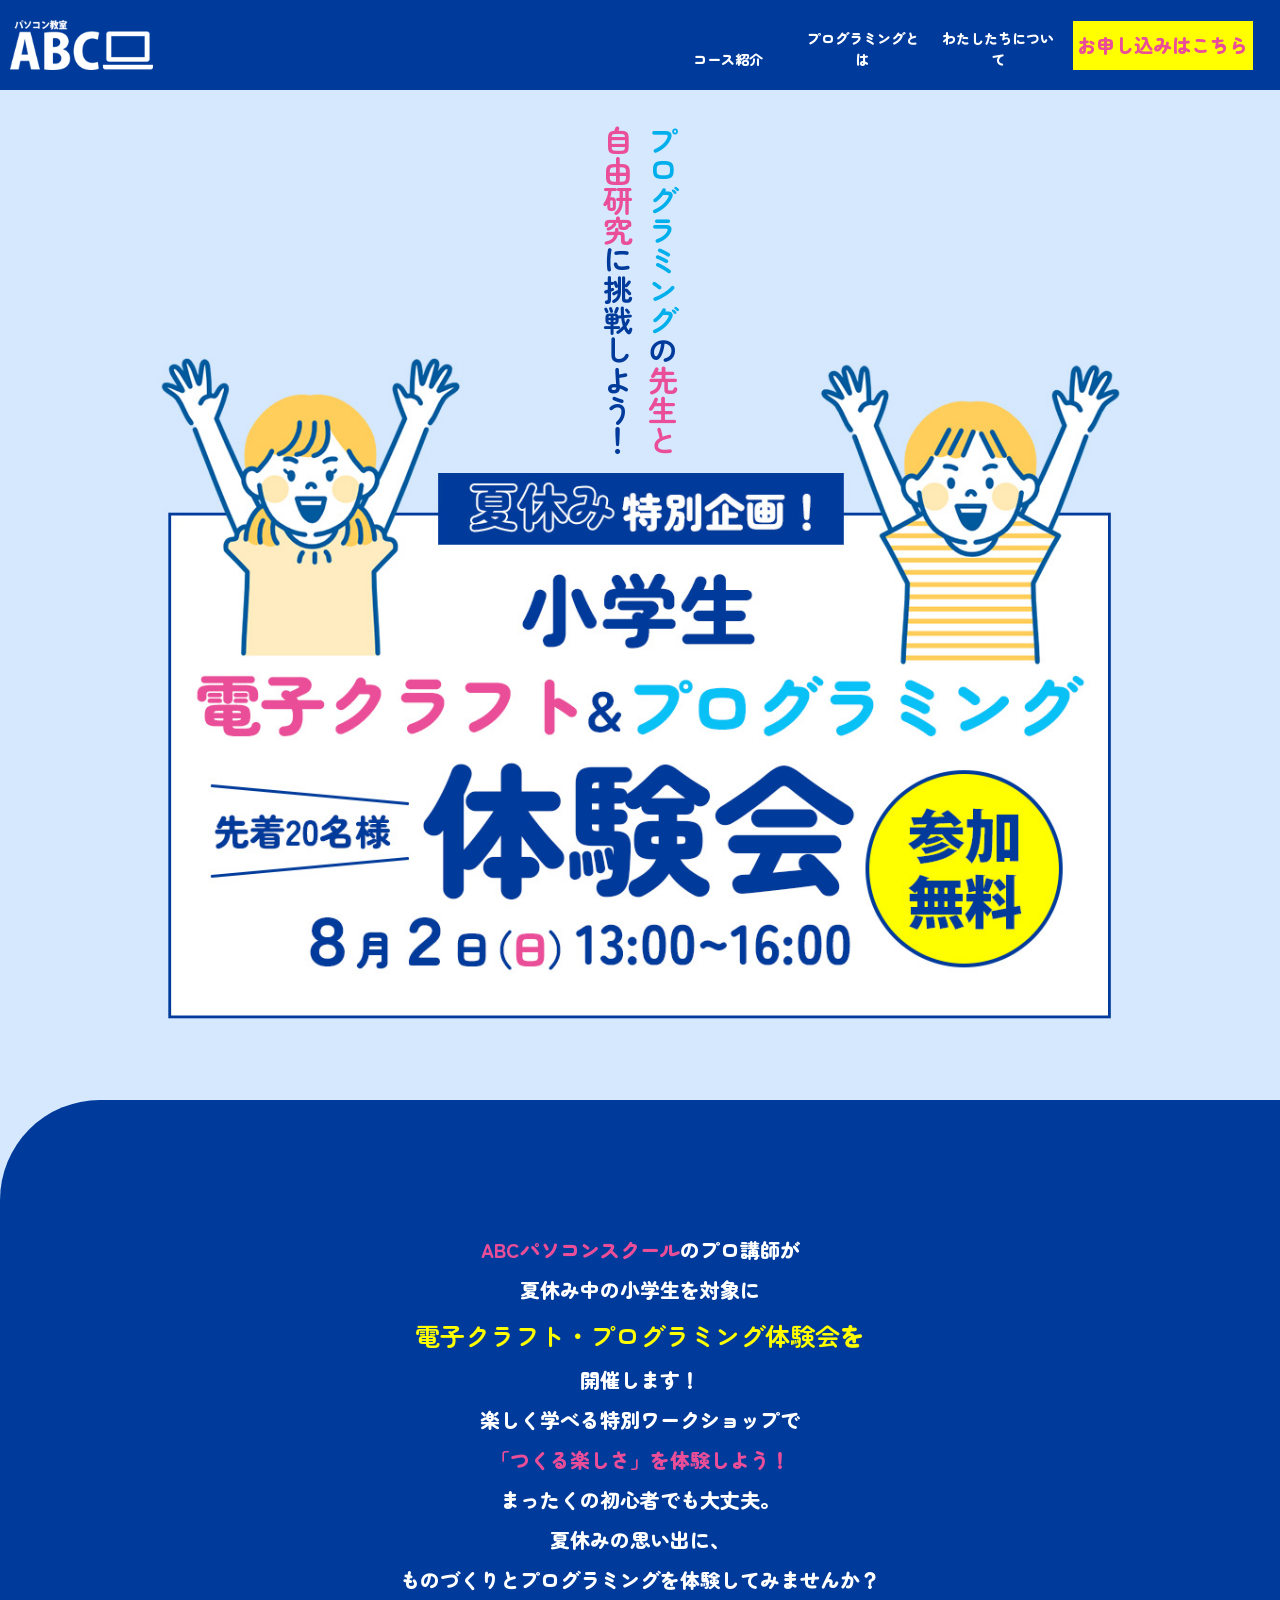
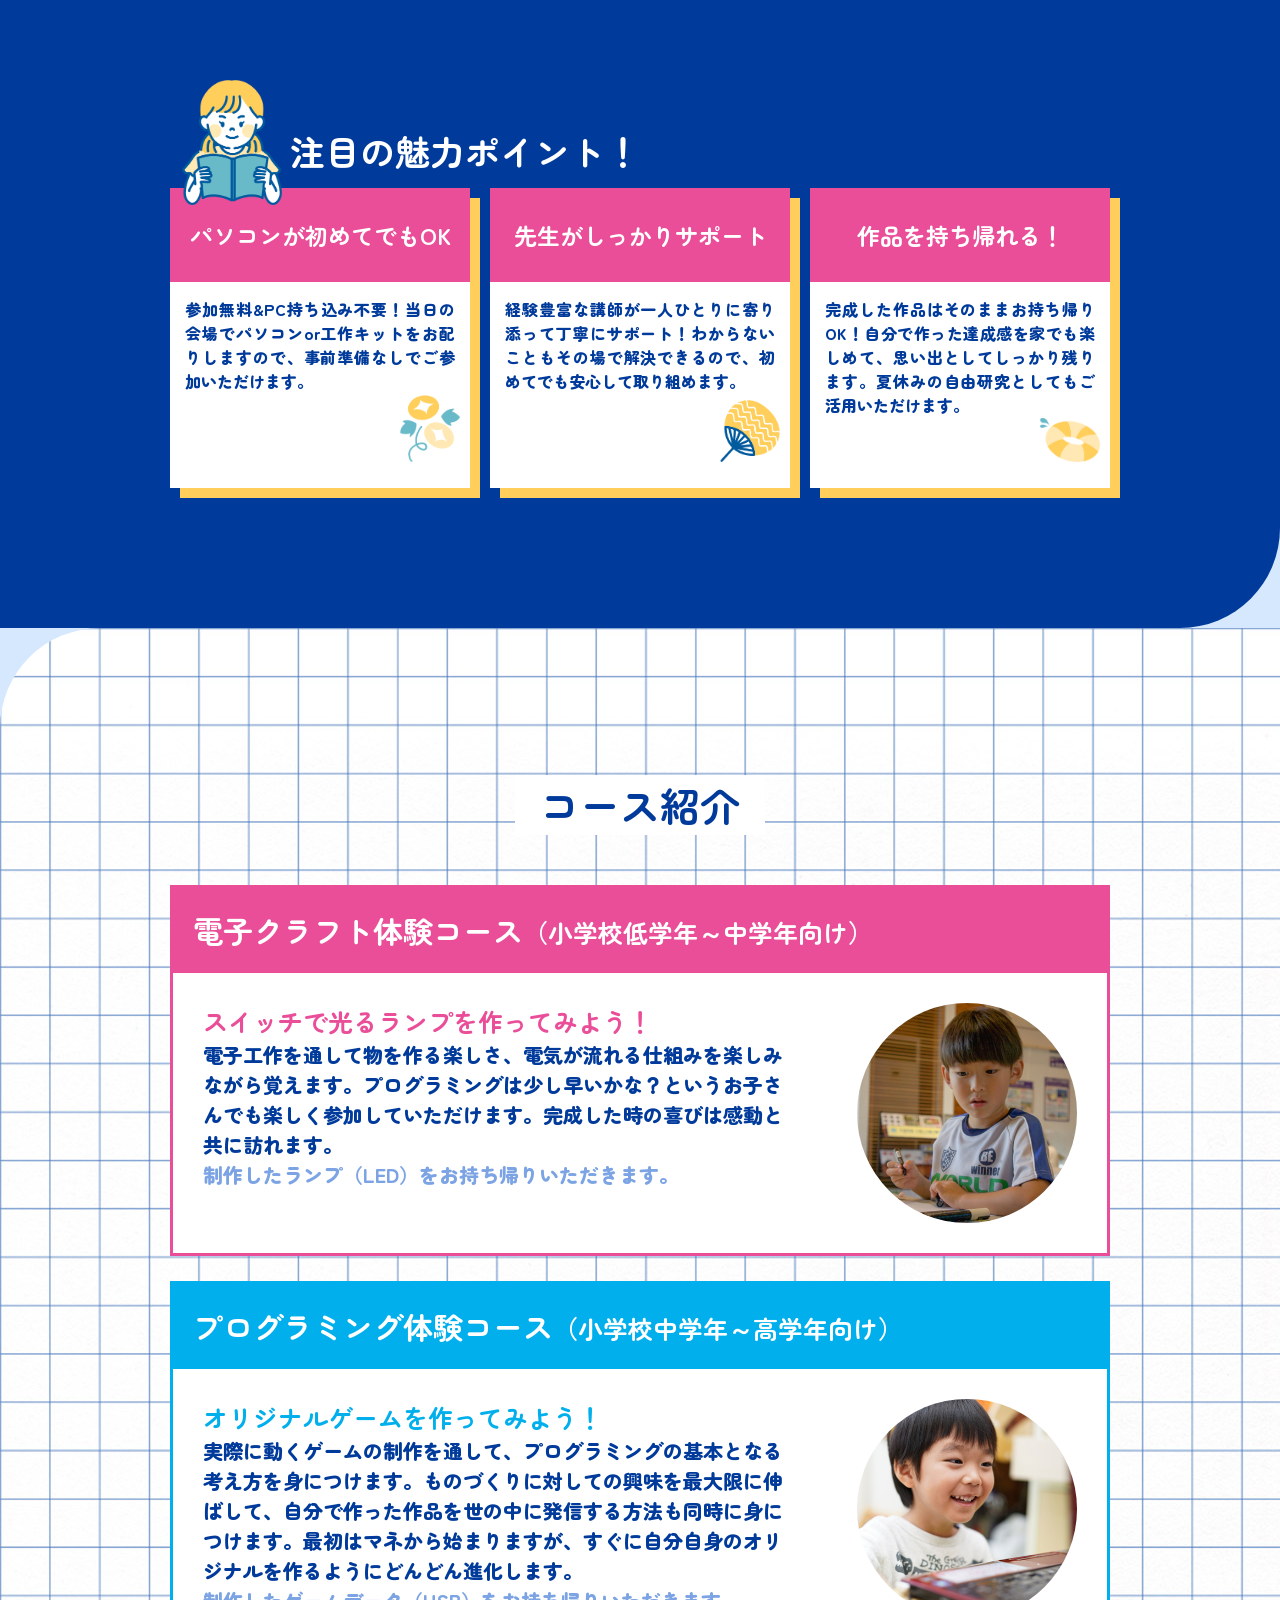
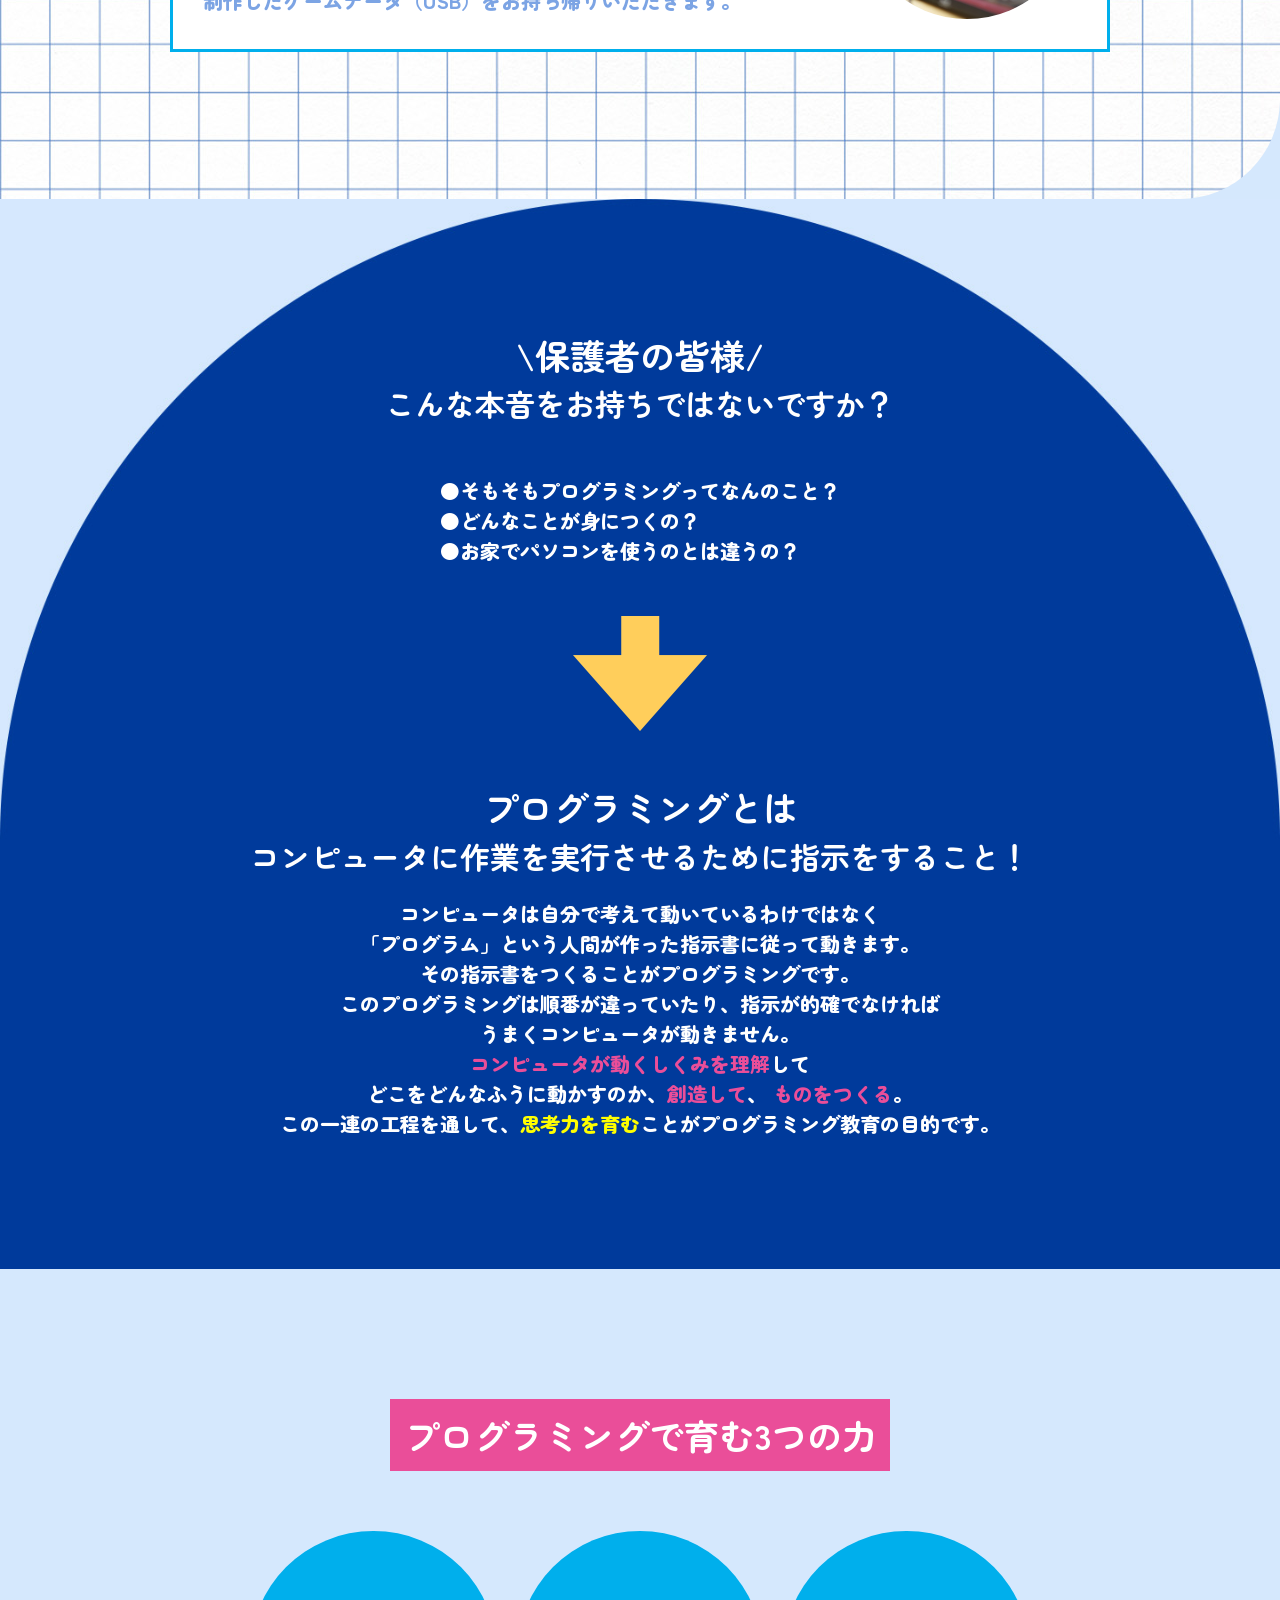
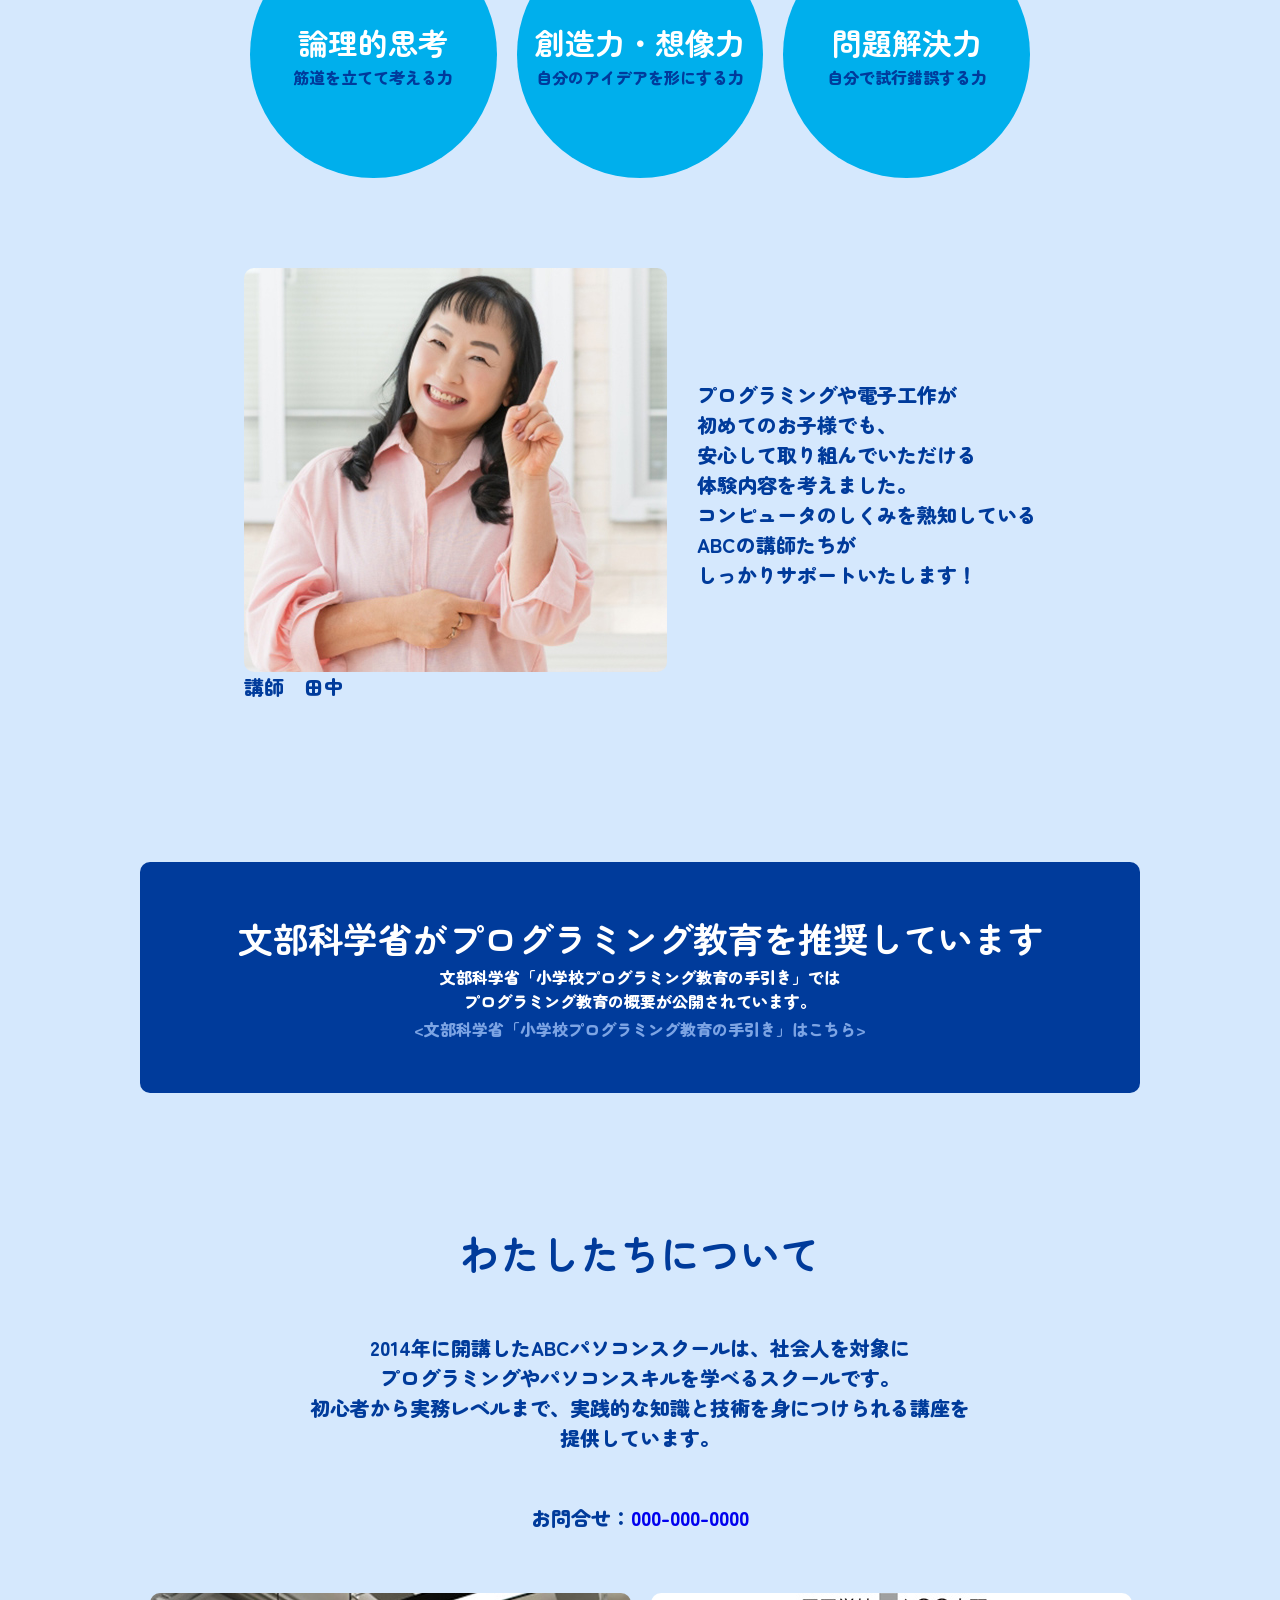
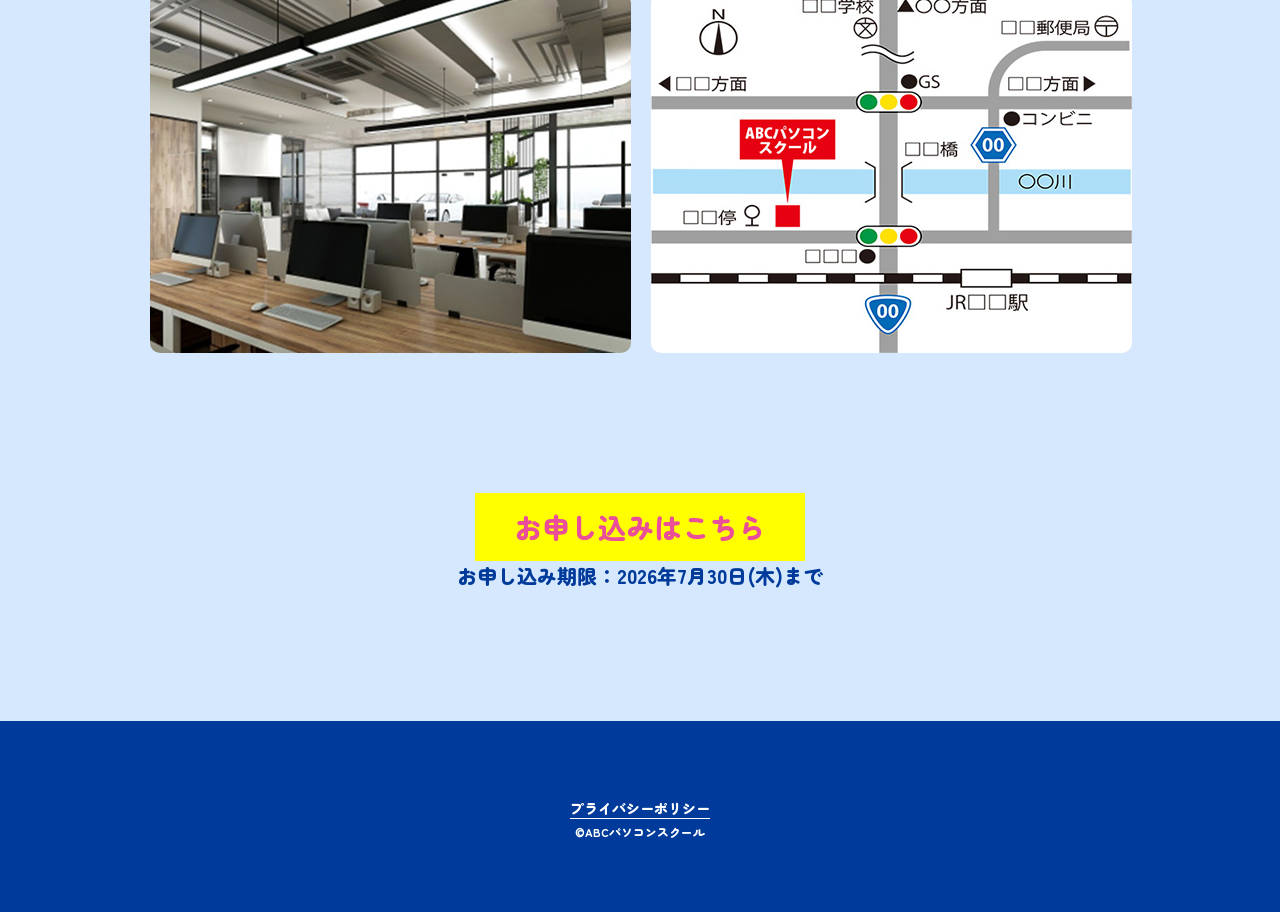
==== index.html @ c6599c84 "Add files via upload" ====
<!DOCTYPE html>
<html lang="ja">

<head>
    <meta charset="UTF-8">
    <meta name="viewport" content="width=device-width, initial-scale=1.0">
    <meta name=”robots” content=”noindex”>
    <title>【夏休み限定】小学生プログラミング体験会｜ABCパソコンスクール</title>
    <meta name="description" content="小学生向け夏休みプログラミング体験会を開催。ABCパソコンスクールの講師が、電子工作とプログラミングをやさしく指導します。初めてでも安心して参加できます。">
    <link rel="stylesheet" href="style.css">
    <link rel="shortcut icon" href="image/icon.ico" type="image/x-icon">
    <link rel="preconnect" href="https://fonts.googleapis.com">
    <link rel="preconnect" href="https://fonts.gstatic.com" crossorigin>
    <link href="https://fonts.googleapis.com/css2?family=Zen+Maru+Gothic:wght@900&display=swap" rel="stylesheet">
</head>

<body>

    <header>
        <div id="header-box">
            <h1>
                <a href="#"><img src="image/rogo.svg" alt="ABCパソコンスクール"></a>
            </h1>
            <!-- nav pcのみ表示 -->
            <nav>
                <ul>
                    <li><a href="#course">コース紹介</a></li>
                    <li><a href="#programming">プログラミングとは</a></li>
                    <li><a href="#about">わたしたちについて</a></li>
                    <li class="entry-button"><a href="entry.html">お申し込みはこちら</a></li>
                </ul>
            </nav>
            <!-- hamburger-nav tab/spのみ表示-->
            <div class="hamburger-menu">
                <input type="checkbox" id="menu-btn">
                <label for="menu-btn" class="menu-icon">
                    <span></span>
                </label>
                <div id="menu-content">
                    <ul>
                        <li><a href="#">トップ</a></li>
                        <li><a href="#course">コース紹介</a></li>
                        <li><a href="#programming">プログラミングとは</a></li>
                        <li><a href="#about">わたしたちについて</a></li>
                        <li><a href="entry.html">お申し込み</a></li>
                    </ul>
                </div>
            </div><!-- hamburger-nav end-->
        </div>
        <!-- under-entry-button tab/spのみ表示-->
        <div id="under-entry-button" class="entry-button">
            <a href="entry.html">小学生プログラミング体験会<br>お申し込みはこちら&#9654;</a>
        </div>
    </header>

    <main>
        <div id="content">
            <section id="top">
                <div id="top-text">
                    <div class="inner">
                        <h2>
                            <img src="image/top.jpg"
                                alt="夏休み特別企画！小学生　電子クラフト＆プログラミング体験会　定員先着20名　8月2日日曜日　13時から16時まで　参加無料">
                        </h2>
                        <h3>
                            <span class="pink">自由研究</span>に挑戦しよう！<br>
                            <span class="blue">プログラミング</span>の<span class="pink">先生と</span>
                        </h3>
                    </div>
                </div>
                <div id="sub-box">
                    <div id="sub-text">
                        <div class="inner">
                            <p><span class="pink">ABCパソコンスクール</span>のプロ講師が</p>
                            <p>夏休み中の小学生を対象に</p>
                            <p><span class="yellow"><strong>電子クラフト・プログラミング体験会</strong>を</span></p>
                            <p>開催します！</p>
                            <p>楽しく学べる特別ワークショップで</p>
                            <p><span class="pink">「つくる楽しさ」を体験しよう！</span></p>
                            <p>まったくの初心者でも大丈夫。</p>
                            <p>夏休みの思い出に、</p>
                            <p>ものづくりとプログラミングを体験してみませんか？</p>
                        </div>
                    </div>
                    <div id="point">
                        <div class="inner">
                            <div id="point-title">
                                <img id="point-image" src="image/illust/girl02.png" alt="本を読む女の子">
                                <h2>注目の魅力ポイント！</h2>
                            </div>
                            <div id="point-flex">
                                <div class="point-box">
                                    <div class="point-text">
                                        <h3>パソコンが初めてでもOK</h3>
                                    </div>
                                    <div class="point-detail1">
                                        <p>参加無料&amp;PC持ち込み不要！当日の会場でパソコンor工作キットをお配りしますので、事前準備なしでご参加いただけます。</p>
                                    </div>
                                </div>
                                <div class="point-box">
                                    <div class="point-text">
                                        <h3>先生がしっかりサポート</h3>
                                    </div>
                                    <div class="point-detail2">
                                        <p>経験豊富な講師が一人ひとりに寄り添って丁寧にサポート！わからないこともその場で解決できるので、初めてでも安心して取り組めます。</p>
                                    </div>
                                </div>
                                <div class="point-box">
                                    <div class="point-text">
                                        <h3>作品を持ち帰れる！</h3>
                                    </div>
                                    <div class="point-detail3">
                                        <p>完成した作品はそのままお持ち帰りOK！自分で作った達成感を家でも楽しめて、思い出としてしっかり残ります。夏休みの自由研究としてもご活用いただけます。
                                        </p>
                                    </div>
                                </div>
                            </div>
                        </div>
                    </div>
                </div>
            </section>
            <section id="course">
                <div class="inner">
                    <h2>コース紹介</h2>
                    <div id="course-craft">
                        <h3>
                            電子クラフト体験コース<span class="small-font">（小学校低学年～中学年向け）</span>
                        </h3>
                        <div class="course-flex">
                            <div class="course-text">
                                <h4>スイッチで光るランプを作ってみよう！</h4>
                                <p>電子工作を通して物を作る楽しさ、電気が流れる仕組みを楽しみながら覚えます。プログラミングは少し早いかな？というお子さんでも楽しく参加していただけます。完成した時の喜びは感動と共に訪れます。
                                </p>
                                <p class="lightblue">
                                    制作したランプ（LED）をお持ち帰りいただきます。
                                </p>
                            </div>
                            <div class="course-image">
                                <img src="image/course01.jpg" alt="工作を楽しむ男の子">
                            </div>
                        </div>
                    </div>
                    <div id="course-programming">
                        <h3>
                            プログラミング体験コース<span class="small-font">（小学校中学年～高学年向け）</span>
                        </h3>
                        <div class="course-flex">
                            <div class="course-text">
                                <h4>
                                    オリジナルゲームを作ってみよう！
                                </h4>
                                <p>
                                    実際に動くゲームの制作を通して、プログラミングの基本となる考え方を身につけます。ものづくりに対しての興味を最大限に伸ばして、自分で作った作品を世の中に発信する方法も同時に身につけます。最初はマネから始まりますが、すぐに自分自身のオリジナルを作るようにどんどん進化します。
                                </p>
                                <p class="lightblue">
                                    制作したゲームデータ（USB）をお持ち帰りいただきます。
                                </p>
                            </div>
                            <div class="course-image">
                                <img src="image/course02.jpg" alt="パソコンを操作する男の子">
                            </div>
                        </div>
                    </div>
                </div>
            </section>
            <section id="programming">
                <div id="programming-text">
                    <div class="inner">
                        <div id="programming-text1">
                            <h2>\保護者の皆様/</h2>
                            <h3>こんな本音をお持ちではないですか？</h3>
                            <ul>
                                <li>&#x25CF;そもそもプログラミングってなんのこと？</li>
                                <li>&#x25CF;どんなことが身につくの？</li>
                                <li>&#x25CF;お家でパソコンを使うのとは違うの？</li>
                            </ul>
                            <p><img src="image/illust/arrow.png" alt="矢印"></p>
                        </div>
                        <div id="programming-text2">
                            <h2>プログラミングとは</h2>
                            <h3 class="big-text">コンピュータに作業を実行させるために指示をすること！</h3>
                            <p>
                                コンピュータは自分で考えて動いているわけではなく<br>
                                「プログラム」という人間が作った指示書に従って動きます。
                            </p>
                            <p>
                                その指示書をつくることがプログラミングです。
                            </p>
                            <p>
                                このプログラミングは順番が違っていたり、指示が的確でなければ<br>
                                うまくコンピュータが動きません。
                            </p>
                            <p>
                                <span class="pink">コンピュータが動くしくみを理解</span>して<br>
                                どこをどんなふうに動かすのか、<span class="pink">創造して</span>、 <span class="pink">ものをつくる</span>。
                            </p>
                            <p>
                                この一連の工程を通して、<span class="yellow">思考力を育む</span>ことがプログラミング教育の目的です。
                            </p>
                        </div>
                    </div>
                </div>
                <div id="programming-guide">
                    <div class="inner">
                        <h2>プログラミングで育む3つの力</h2>
                        <div id="guide-flex">
                            <div class="circle">
                                <h3>論理的思考</h3>
                                <p>筋道を立てて考える力</p>
                            </div>
                            <div class="circle">
                                <h3>創造力・想像力</h3>
                                <p>自分のアイデアを形にする力</p>
                            </div>
                            <div class="circle">
                                <h3>問題解決力</h3>
                                <p>自分で試行錯誤する力</p>
                            </div>
                        </div>
                    </div>
                </div>
                <div id="programming-teacher">
                    <div class="inner">
                        <div id="programming-teacher-flex">
                            <figure>
                                <img src="image/teacher.jpg" alt="講師　田中">
                                <figcaption>講師　田中</figcaption>
                            </figure>
                            <div id="teacher-text">
                                <p>
                                    プログラミングや電子工作が<br>
                                    初めてのお子様でも、<br>
                                    安心して取り組んでいただける<br>
                                    体験内容を考えました。<br>
                                    コンピュータのしくみを熟知している<br>
                                    ABCの講師たちが<br>
                                    しっかりサポートいたします！
                                </p>
                            </div>
                        </div>
                    </div>
                </div>
                <div id="link">
                    <div class="inner">
                        <h2>
                            文部科学省がプログラミング教育を推奨しています
                        </h2>
                        <p>文部科学省「小学校プログラミング教育の手引き」では<br>
                            プログラミング教育の概要が公開されています。</p>
                        <a href="https://www.mext.go.jp/a_menu/shotou/zyouhou/detail/1403162.htm"
                            target="_blank">&lt;文部科学省「小学校プログラミング教育の手引き」はこちら&gt;</a>
                    </div>
                </div>
            </section>
            <section id="about">
                <div class="inner">
                    <h2>わたしたちについて</h2>
                    <p>
                        2014年に開講したABCパソコンスクールは、社会人を対象に<br>
                        プログラミングやパソコンスキルを学べるスクールです。<br>
                        初心者から実務レベルまで、実践的な知識と技術を身につけられる講座を<br>
                        提供しています。
                    </p>
                    <p>お問合せ：<a href="tel">000-000-0000</a></p>

                    <div id="about-image">
                        <img src="image/visual.jpg" alt="教室の様子">
                        <img src="image/map.jpg" alt="ABCパソコンスクール周辺のマップ">
                    </div>
                </div>
            </section>
            <div id="entry">
                <div class="inner">
                    <a href="entry.html">
                        お申し込みはこちら
                    </a>
                    <p>お申し込み期限：2026年7月30日(木)まで</p>
                </div>
            </div>
        </div> <!-- content end -->
    </main>
    <footer>
        <div id="footer-box">
            <a href="#">プライバシーポリシー</a>
            <p><small>©ABCパソコンスクール</small></p>
        </div>
    </footer>
</body>

</html>
---- style.css ----
@charset "utf-8";

/* 全体css */
* {
    margin: 0;
    padding: 0;
}

*,
*::before,
*::after {
    box-sizing: border-box;
}

html {
    scroll-behavior: smooth;
}

body {
    line-height: 1.5;
    background-color: #d5e8fd;
    font-size: 20px;
    font-family: "Zen Maru Gothic", sans-serif;
    font-weight: 900;
    font-style: normal;
}

ul,
ol {
    list-style-type: none;
}

a {
    text-decoration: none;
}

img {
    display: block;
    max-width: 100%;
}

h2 {
    font-size: 40px;
}

h3 {
    font-size: 30px;
}

h4 {
    font-size: 25px;
}

p {
    font-size: 20px;
    color: #003b9b;
}

.pink {
    color: #ea4e99;
}

.blue {
    color: #00afec;
}

.yellow {
    color: #ffff00;
}

.lightblue {
    color: #7ca4e4;
}

/* header css */
header {
    max-width: 1960px;
    width: 100%;
    position: sticky;
    top: 0;
    left: 0;
    z-index: 999999;
    background-color: #003b9b;
}

#header-box {
    display: flex;
    align-items: end;
    height: 90px;
}

#header-box h1 a img {
    height: 100px;
    padding: 30px 10px 20px 10px;
}

#header-box h1,
nav {
    width: 50%;
}

nav ul {
    display: flex;
    justify-content: space-around;
    align-items: end;
    padding: 20px;
}

nav ul li {
    width: 20%;
    text-align: center;
}

nav ul li a {
    display: block;
    font-size: 14px;
    color: #fff;
}

nav ul .entry-button {
    width: 30%;
    background-color: #ffff00;
}

nav ul .entry-button a {
    padding: 10px 0;
    font-size: clamp(14px, 1.5vw, 20px);
    color: #ea4e99;
}

/* hamburger-menu pc非表示 */
.hamburger-menu {
    display: none;
}

.menu-icon {
    position: fixed;
    top: 15px;
    right: 15px;
    z-index: 90;
    display: flex;
    justify-content: center;
    align-items: center;
    width: 60px;
    height: 60px;
    background-color: #fff;
}

.menu-icon span,
.menu-icon span:before,
.menu-icon span:after {
    content: '';
    display: block;
    height: 3px;
    width: 25px;
    border-radius: 3px;
    background-color: #003b9b;
    position: absolute;
}

.menu-icon span:before {
    bottom: 8px;
}

.menu-icon span:after {
    top: 8px;
}

#menu-btn:checked~.menu-icon span {
    background-color: #fff;
}

#menu-btn:checked~.menu-icon span::before {
    bottom: 0;
    transform: rotate(45deg);
}

#menu-btn:checked~.menu-icon span::after {
    top: 0;
    transform: rotate(-45deg);
}

/* チェックボタン非表示 */
#menu-btn {
    display: none;
}

#menu-content {
    position: fixed;
    top: 0;
    right: -100%;
    z-index: 80;
    width: 40%;
    height: 100%;
    background-color: #ffffffE6;
}

#menu-content ul {
    padding: 70px 10px 0;
}

#menu-content ul li {
    border-bottom: solid 1px #003b9b;
    list-style: none;
}

#menu-content ul li a {
    position: relative;
    display: block;
    width: 100%;
    padding: 9px 15px 10px 0;
    font-size: 16px;
    color: #003b9b;
}

#menu-btn:checked~#menu-content {
    right: 0;
    transition: all 0.5s;
}

/* under-entry-button pc非表示 */
#under-entry-button {
    display: none;
}

#under-entry-button a {
    width: 100%;
    padding: 10px 0;
    cursor: pointer;
    text-align: center;
    background-color: #ffff00;
    display: block;
    color: #ea4e99;
}

/* main */
/* top */
#content {
    max-width: 1960px;
    width: 100%;
}

.inner {
    max-width: 1000px;
    margin: 0 auto;
}

#top {
    position: relative;
}

#top-text .inner::before {
    content: "";
    display: block;
    height: 250px;
}

#top-text h3 {
    position: absolute;
    top: 35px;
    left: 50%;
    transform: translateX(-50%);
    writing-mode: vertical-lr;
    text-orientation: upright;
    color: #003b9b;
}

#sub-box {
    margin: 60px 0 0 0;
    border-radius: 100px 0;
    background-color: #003b9b;
}

#sub-text .inner {
    padding: 130px 0 0 0;
}

#sub-text .inner p {
    line-height: 2;
    text-align: center;
    color: #fff;
}

#sub-text .inner p .yellow {
    font-size: 25px;
}

/* point */
#point .inner {
    padding-bottom: 130px;
}

#point-image {
    position: relative;
    top: 80px;
    left: 42px;
    z-index: 1;
    max-width: 100px;
}

#point h2 {
    text-indent: 150px;
    font-size: 35px;
    color: #fff;
}

#point-flex {
    display: flex;
    justify-content: center;
    align-items: center;
}

#point-flex .point-box {
    position: relative;
    width: 300px;
    margin: 10px;
    aspect-ratio: 1;
    box-shadow: 10px 10px 0 #ffce5b;
    background-color: #fff;
}

#point-flex .point-text {
    background-color: #ea4e99;
}

#point-flex .point-text h3 {
    padding: 30px 10px;
    text-align: center;
    font-size: 23px;
    color: #fff;
}

.point-detail1 {
    width: 100%;
    height: 60%;
    background-image: url(image/illust/asagao.png);
    background-size: 60px;
    background-position: right 10px bottom;
    background-repeat: no-repeat;
    background-color: #fff;
}

.point-detail2 {
    width: 100%;
    height: 60%;
    background-image: url(image/illust/uchiwa.png);
    background-size: 60px;
    background-position: right 10px bottom;
    background-repeat: no-repeat;
    background-color: #fff;
}

.point-detail3 {
    width: 100%;
    height: 60%;
    background-image: url(image/illust/ukiwa.png);
    background-size: 60px;
    background-position: right 10px bottom;
    background-repeat: no-repeat;
    background-color: #fff;
}

.point-detail1 p,
.point-detail2 p,
.point-detail3 p {
    padding: 15px;
    text-align: justify;
    font-size: 16px;
    color: #003b9b;
}

/* course */
#course {
    background-image: url(image/back01.jpg);
    border-radius: 100px 0;
}

#course .inner {
    padding: 147px 30px;
}

#course h2 {
    width: 250px;
    margin: 0 auto;
    text-align: center;
    background-color: #fff;
    color: #003b9b;
}

#course-craft {
    margin: 50px 0 25px 0;
    border: 3px solid #ea4e99;
    background-color: #fff;
}

#course-craft h3 {
    padding: 20px;
    background-color: #ea4e99;
    color: #fff;
}

#course-craft h4 {
    color: #ea4e99;
}

#course-programming {
    border: 3px solid #00afec;
    background-color: #fff;
}


#course-programming h3 {
    padding: 20px;
    background-color: #00afec;
    color: #fff;
}

#course-programming h4 {
    color: #00afec;
}

.small-font {
    font-size: 25px;
}

.course-flex {
    display: flex;
}

#course img {
    border-radius: 50%;
}

#course .course-text {
    width: 70%;
    padding: 30px;
}

#course .course-image {
    width: 30%;
    padding: 30px;
}

/* programming */
#programming-text {
    text-align: center;
    background-image: url(image/back02.jpg);
    background-color: #003b9b;
    background-size: 100%;
    background-position: top;
    background-repeat: no-repeat;
}

#programming-text .inner {
    padding: 130px 0 130px 0;
}

#programming h2 {
    font-size: 35px;
    color: #fff;
}

#programming h3 {
    font-size: 30px;
    color: #fff;
}

#programming-text p {
    color: #fff;
}

#programming-text1 ul {
    width: fit-content;
    margin: 0 auto;
    padding: 50px 0;
    text-align: left;
}

#programming-text1 ul li {
    color: #fff;
}

#programming-text1 p img {
    margin: 0 auto;
}

#programming-text2 {
    padding: 50px 0 0 0;
}

#programming-text2 .big-text {
    padding: 0 0 20px 0;
}

#programming-guide .inner {
    padding: 130px 0 50px 0;
}

#programming-guide h2 {
    padding: 10px;
    margin: 0 auto 50px auto;
    width: 50%;
    text-align: center;
    font-size: 35px;
    background-color: #ea4e99;
}

#guide-flex {
    width: 80%;
    margin: 0 auto;
    display: flex;
    justify-content: center;
    align-items: center;
}

.circle {
    display: flex;
    flex-direction: column;
    justify-content: center;
    align-items: center;
    width: 33%;
    height: 33%;
    aspect-ratio: 1;
    margin: 10px;
    text-align: center;
    background-color: #00afec;
    border-radius: 50%;
    color: #fff;
}

#guide-flex p {
    font-size: 16px;
}

#programming-teacher-flex {
    display: flex;
    justify-content: center;
    align-items: center;
}

#programming-teacher figure {
    padding: 30px;
}

#programming-teacher figure img {
    border-radius: 10px;
}

#programming-teacher figure figcaption {
    color: #003b9b;
}

#programming-teacher #teacher-text {
    padding: 30px 30px 30px 0;
}

/* link */
#link {
    padding: 130px 0 0 0;
}

#link .inner {
    margin: 0 auto;
    padding: 50px 0;
    border-radius: 10px;
    text-align: center;
    background-color: #003b9b;
}

#link p {
    font-size: 16px;
    color: #fff;
}

#link a {
    font-size: 16px;
    color: #7ca4e4;
}

/* about */
#about {
    text-align: center;
}

#about .inner {
    padding: 130px 0 0 0;
}

#about h2 {
    width: 100%;
    text-align: center;
    color: #003b9b;
}

#about .inner p {
    margin: 50px 0;
}

#about-image {
    display: flex;
}

#about-image img {
    margin: 10px;
    border-radius: 10px;
}

/* entry */
#entry .inner {
    padding: 130px 0;
}

#entry a {
    display: block;
    text-align: center;
    width: 33%;
    margin: 0 auto;
    padding: 13px 0;
    font-size: 28px;
    background-color: #ffff00;
    color: #ea4e99;
}

#entry p {
    text-align: center;
    color: #003b9b;
}

/* entryページ ここから */
#entry-page .inner {
    max-width: 600px;
    margin: 0 auto;
    background-color: #fff;
}

#entry-top h2 {
    width: 80%;
    margin: 0 auto;
    padding: 5px;
    background-color: #003b9b;
    text-align: center;
    color: #fff;
}

#entry-title {
    margin: 30px 0;
    text-align: center;
    color: #003b9b;
}

#entry-top {
    padding: 50px 0 0 0;
}

#entry-top p {
    text-align: center;
}

#entry-top dl {
    display: flex;
    flex-wrap: wrap;
    width: 70%;
    margin: 10px auto;
}

#entry-top dl dt {
    width: 25%;
    font-size: 16px;
    color: #003b9b;
    border-bottom: 1px solid #003b9b;
}

#entry-top dl dd {
    width: 75%;
    font-size: 16px;
    color: #003b9b;
    border-bottom: 1px solid #003b9b;
}

#entry-top .highlight {
    margin-bottom: 50px;
    text-align: center;
    font-size: 16px;
    color: #d4455d;
}

/* form */
#form {
    width: 80%;
    margin: 0 auto;
}

fieldset {
    border: none;
    margin: 30px 0;
}

.full-width {
    width: 100%;
    height: 30px;
    border: 1px solid #003b9b;
    background-color: #fff;
}

#form select {
    display: block;
    width: 28%;
    height: 30px;
    border: 1px solid #003b9b;
    background-color: #fff;
}

#form label {
    font-size: 16px;
    color: #003b9b;
}

.required {
    font-size: 14px;
    color: #d4455d;
}

legend {
    text-align: left;
    color: #00afec;
}

.notes {
    font-size: 12px;
    color: #d4455d;
}

.radio {
    font-size: 16px;
    color: #003b9b;
}

.radio label {
    display: block;
}

textarea {
    width: 100%;
    height: 100px;
    border: 1px solid #003b9b;
}

#submit {
    width: 30%;
    margin: 0 auto;
}

input[name="submit"] {
    width: 100%;
    height: 30px;
    margin: 0 0 50px 0;
    border: 1px solid #003b9b;
    font-size: 20px;
    font-family: "Zen Maru Gothic", sans-serif;
    color: #003b9b;
    background-color: #ffff00;
}

/* footer */
footer {
    text-align: center;
    background-color: #003b9b;
}

#footer-box {
    padding: 70px;
}

footer a {
    border-bottom: 1px solid #fff;
    font-size: 14px;
    color: #fff;
}

footer p {
    font-size: 14px;
    color: #fff;
}

/* タブレットCSS */
@media screen and (max-width:959px) {

    /* hamburger-menu表示 */
    .hamburger-menu {
        display: block;
    }

    #under-entry-button {
        display: block;
    }

    nav {
        display: none;
    }

    #under-entry-button {
        display: block;
        position: sticky;
        bottom: 0;
        left: 0;
    }

    #top-text .inner::before {
        height: 300px;
    }

    /* チェック時に表示 */
    #menu-btn:checked~nav {
        display: block;
    }

    #sub-text {
        margin-bottom: 50px;
    }

    #point-flex {
        display: flex;
        flex-direction: column;
    }

    #point-title {
        width: 300px;
        margin: 0 auto;
    }

    #point-image {
        position: relative;
        top: 0;
        left: 0;
        z-index: 1;
        max-width: 100px;
    }

    #point h2 {
        font-size: 30px;
        color: #fff;
    }

    #point-title h2 {
        text-indent: 0;
        text-align: center;
    }

    #course .inner .course-text {
        width: 100%;
        padding: 30px;
    }

    #course .inner .course-image {
        width: 100%;
        padding: 30px;
    }

    #programming-guide h2 {
        width: 70%;
    }

    #programming-text2 {
        padding: 50px 30px 0 30px;
    }

    #programming-text2 br {
        display: none;
    }

    #guide-flex h3 {
        font-size: 25px;
    }

    #guide-flex p {
        font-size: 16px;
    }

    .circle {
        width: 200px;
        height: 200px;
        aspect-ratio: 1;
    }

    #programming-teacher #teacher-text p {
        font-size: 16px;
    }

    #link {
        padding: 130px 30px 0 30px;
    }

    #link .inner {
        padding: 50px 30px;
    }

    #about {
        padding: 0 30px;
    }

    #about-image {
        width: 100%;
        display: flex;
        flex-direction: column;
    }

    #entry a {
        width: 50%;
    }
}

/* SP css */
@media screen and (max-width:599px) {

    h2 {
        font-size: 30px;
    }

    h3 {
        font-size: 25px;
    }

    h4 {
        font-size: 20px;
    }

    p {
        font-size: 16px;
    }

    #top-text .inner::before {
        height: 275px;
    }

    #top-text h3 {
        font-size: 25px;
    }

    #sub-text .inner p .yellow {
        font-size: 20px;
    }

    #sub-text .inner {
        padding: 130px 20px 0 20px;
    }

    #course h2 {
        width: 200px;
        text-align: center;
        font-size: 30px;
    }

    .course-flex {
        display: flex;
        flex-direction: column;
        justify-content: center;
        align-items: center;
    }

    #course .inner .course-image {
        padding: 0 30px 30px 30px;
    }

    #course .inner .course-image img {
        margin: auto;
    }

    #programming h2 {
        font-size: 25px;
    }

    #programming-text1 {
        padding: 0 30px 0 30px
    }

    #programming-text1 p {
        font-size: 25px;
    }

    #programming-text1 ul li {
        font-size: 16px;
    }

    #programming-guide ul li {
        padding-top: 10%;
        font-size: 20px;
    }

    #programming-text2 .big-text {
        font-size: 25px;
    }

    #programming-guide ul li:nth-last-of-type(2) {
        padding-top: 8%;
    }

    #programming-guide h2 {
        font-size: 20px;
    }

    #guide-flex {
        display: flex;
        flex-direction: column;
        justify-content: center;
        align-items: center;
    }

    #guide-flex h3 {
        font-size: 16px;
    }

    #guide-flex p {
        font-size: 14px;
    }

    #programming-teacher-flex {
        display: flex;
        flex-direction: column;
        justify-content: center;
    }

    #programming-teacher figure {
        width: 80%;
    }

    #programming-teacher #teacher-text {
        width: 80%;
        padding: 0;
        text-align: center;
    }

    #entry a {
        font-size: 20px;
    }

    /* entry page */
    #entry-page h3 {
        padding: 0 20px;
    }
}
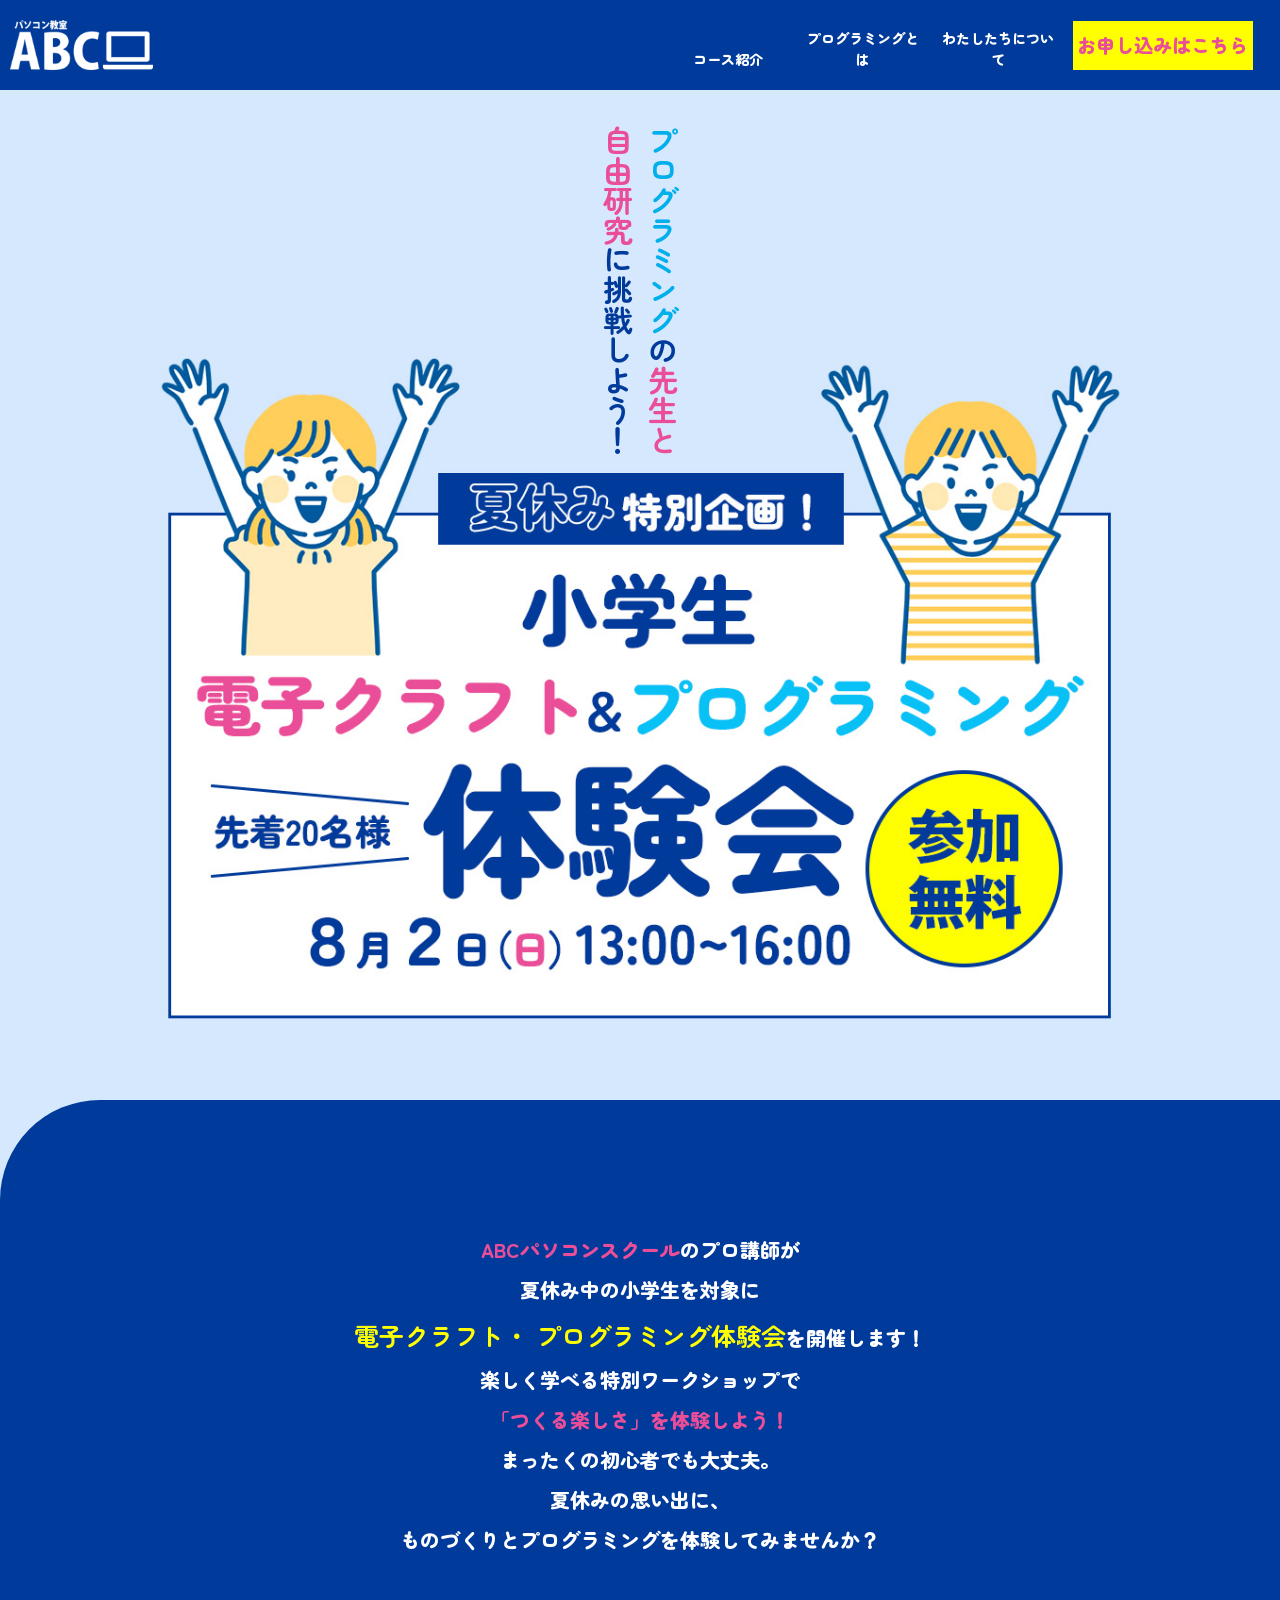
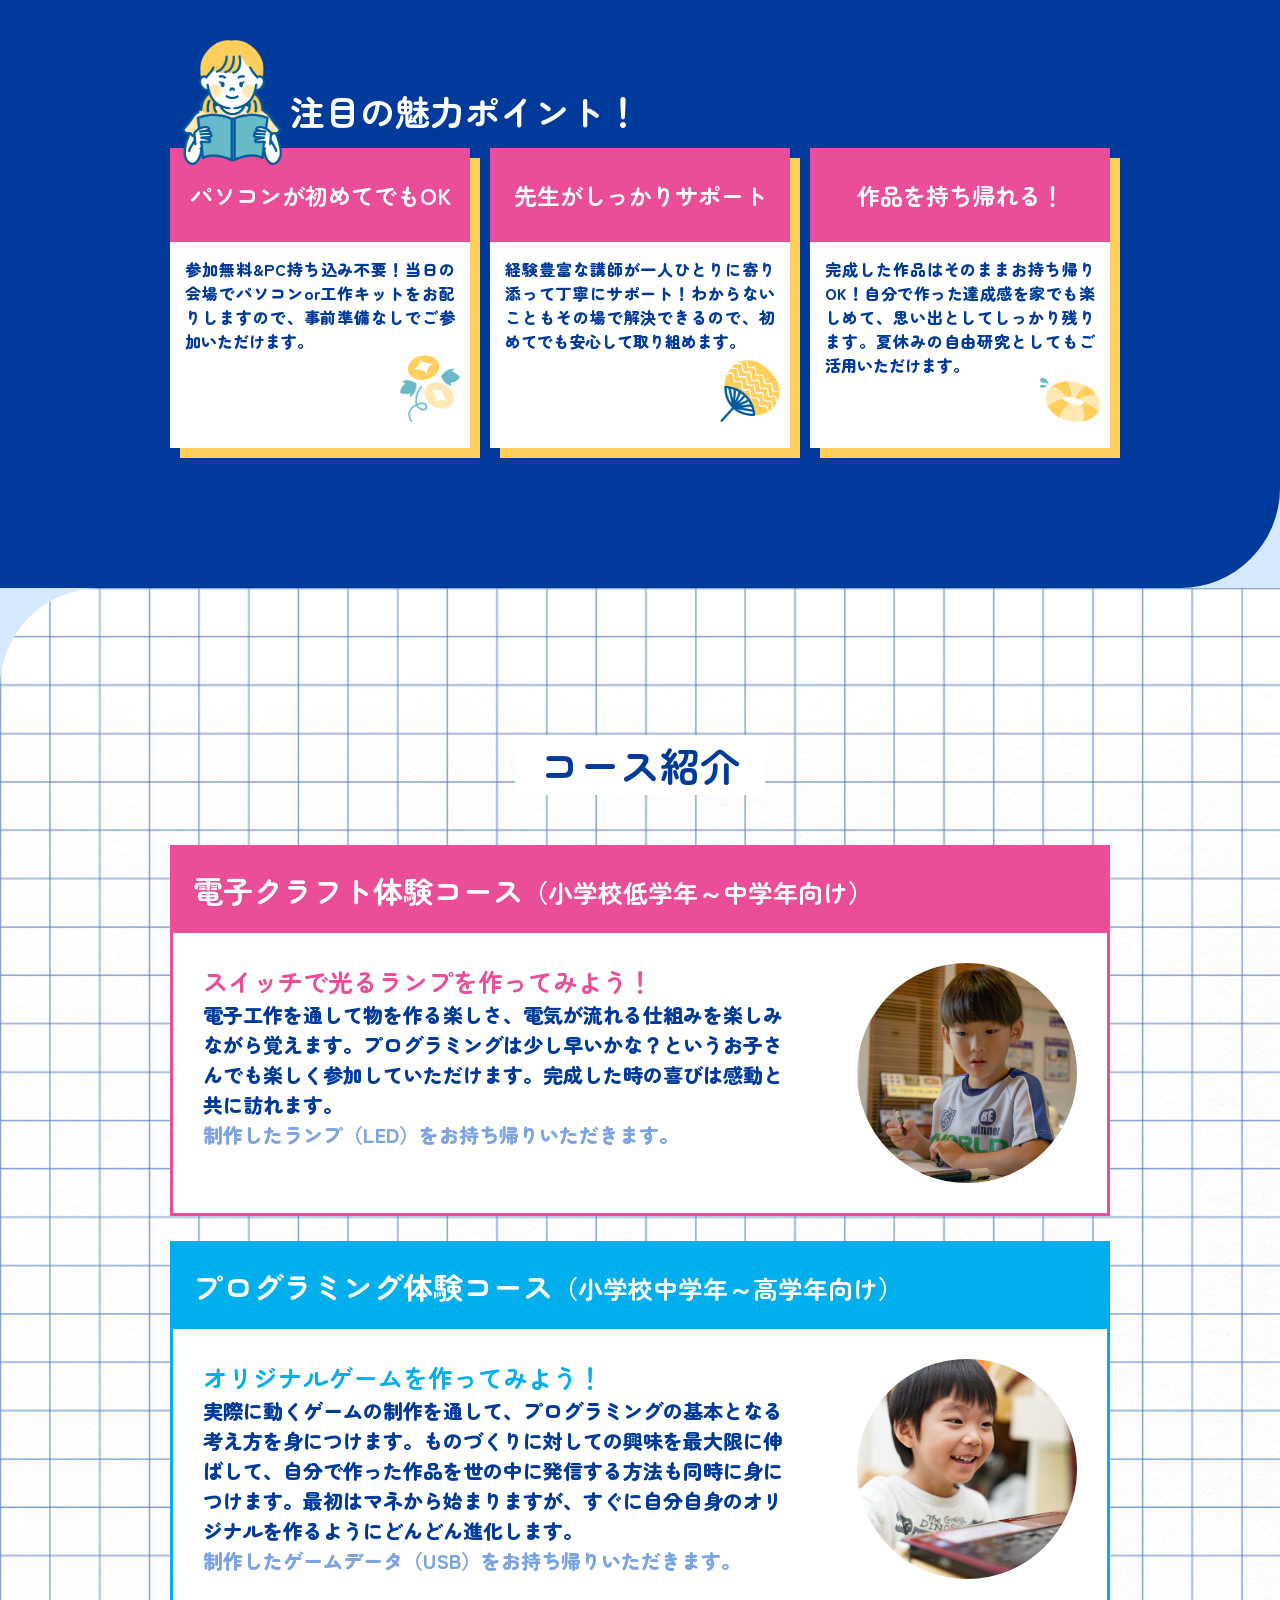
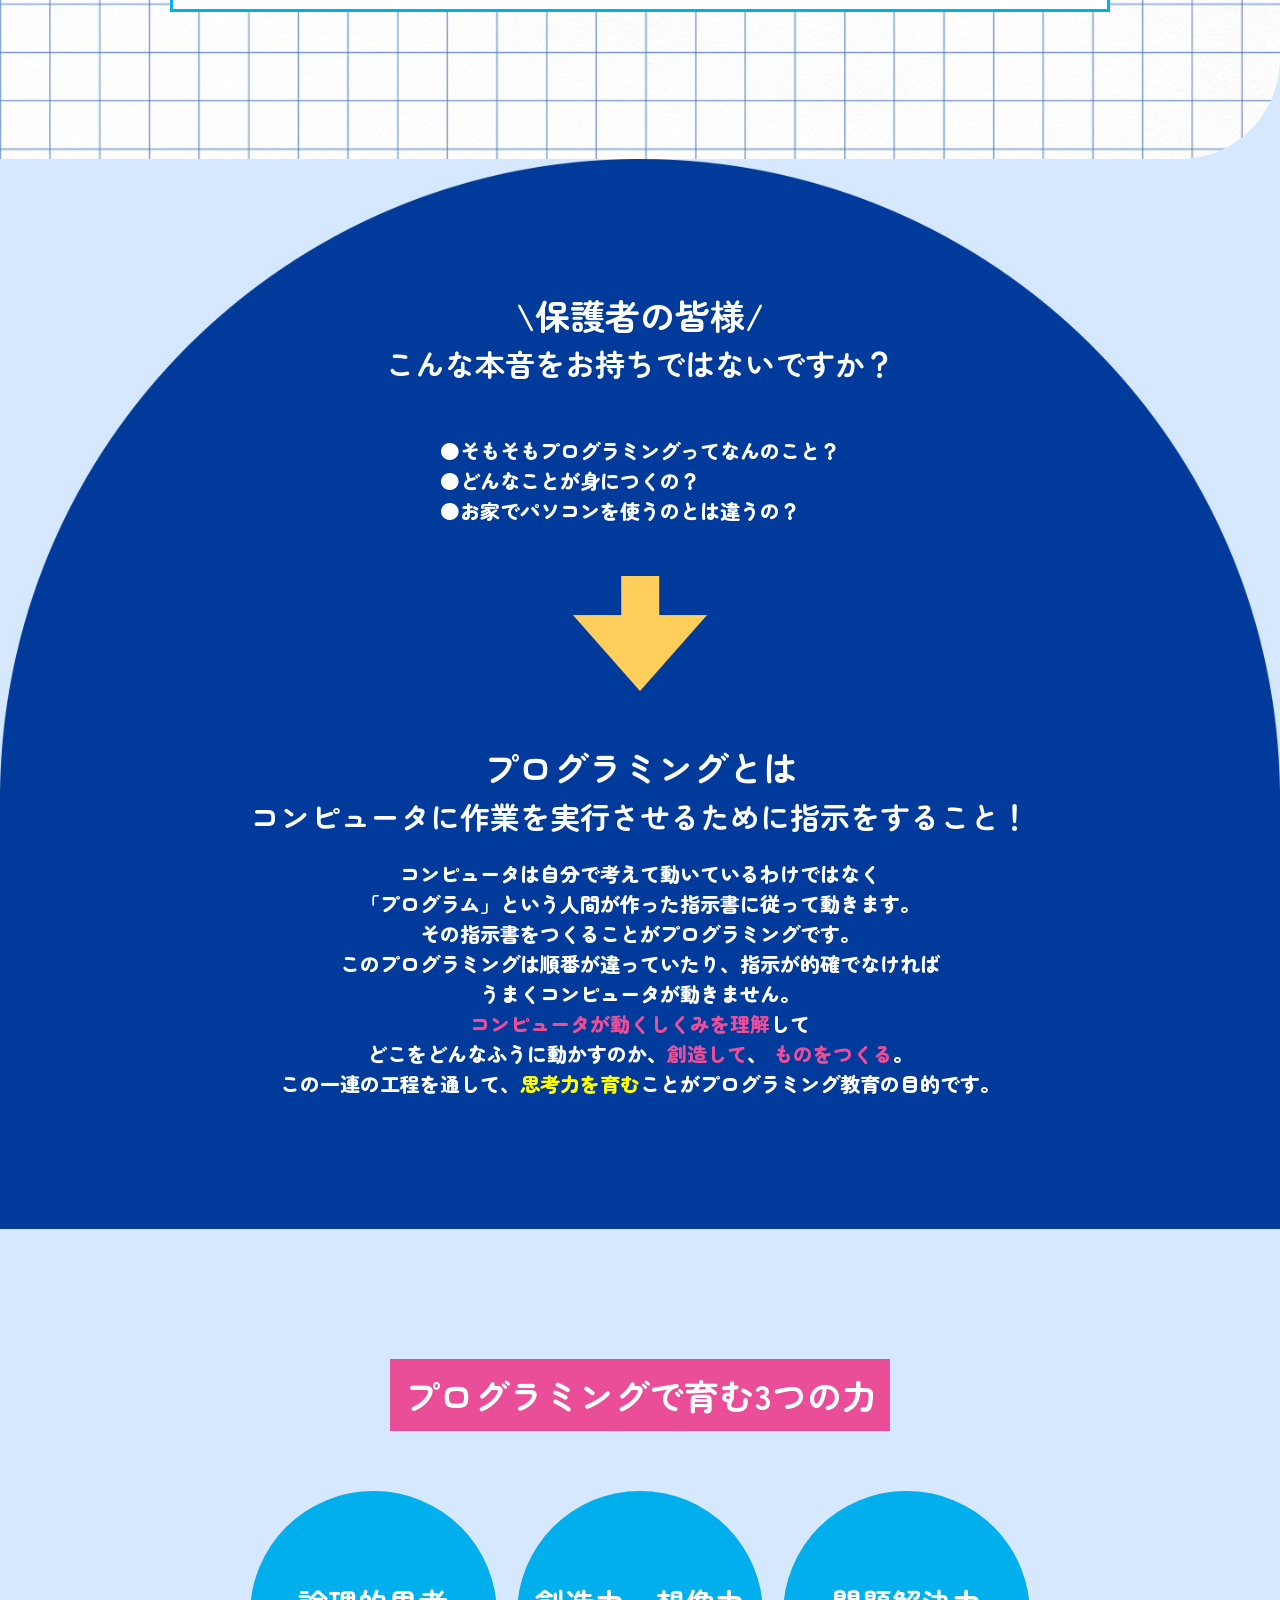
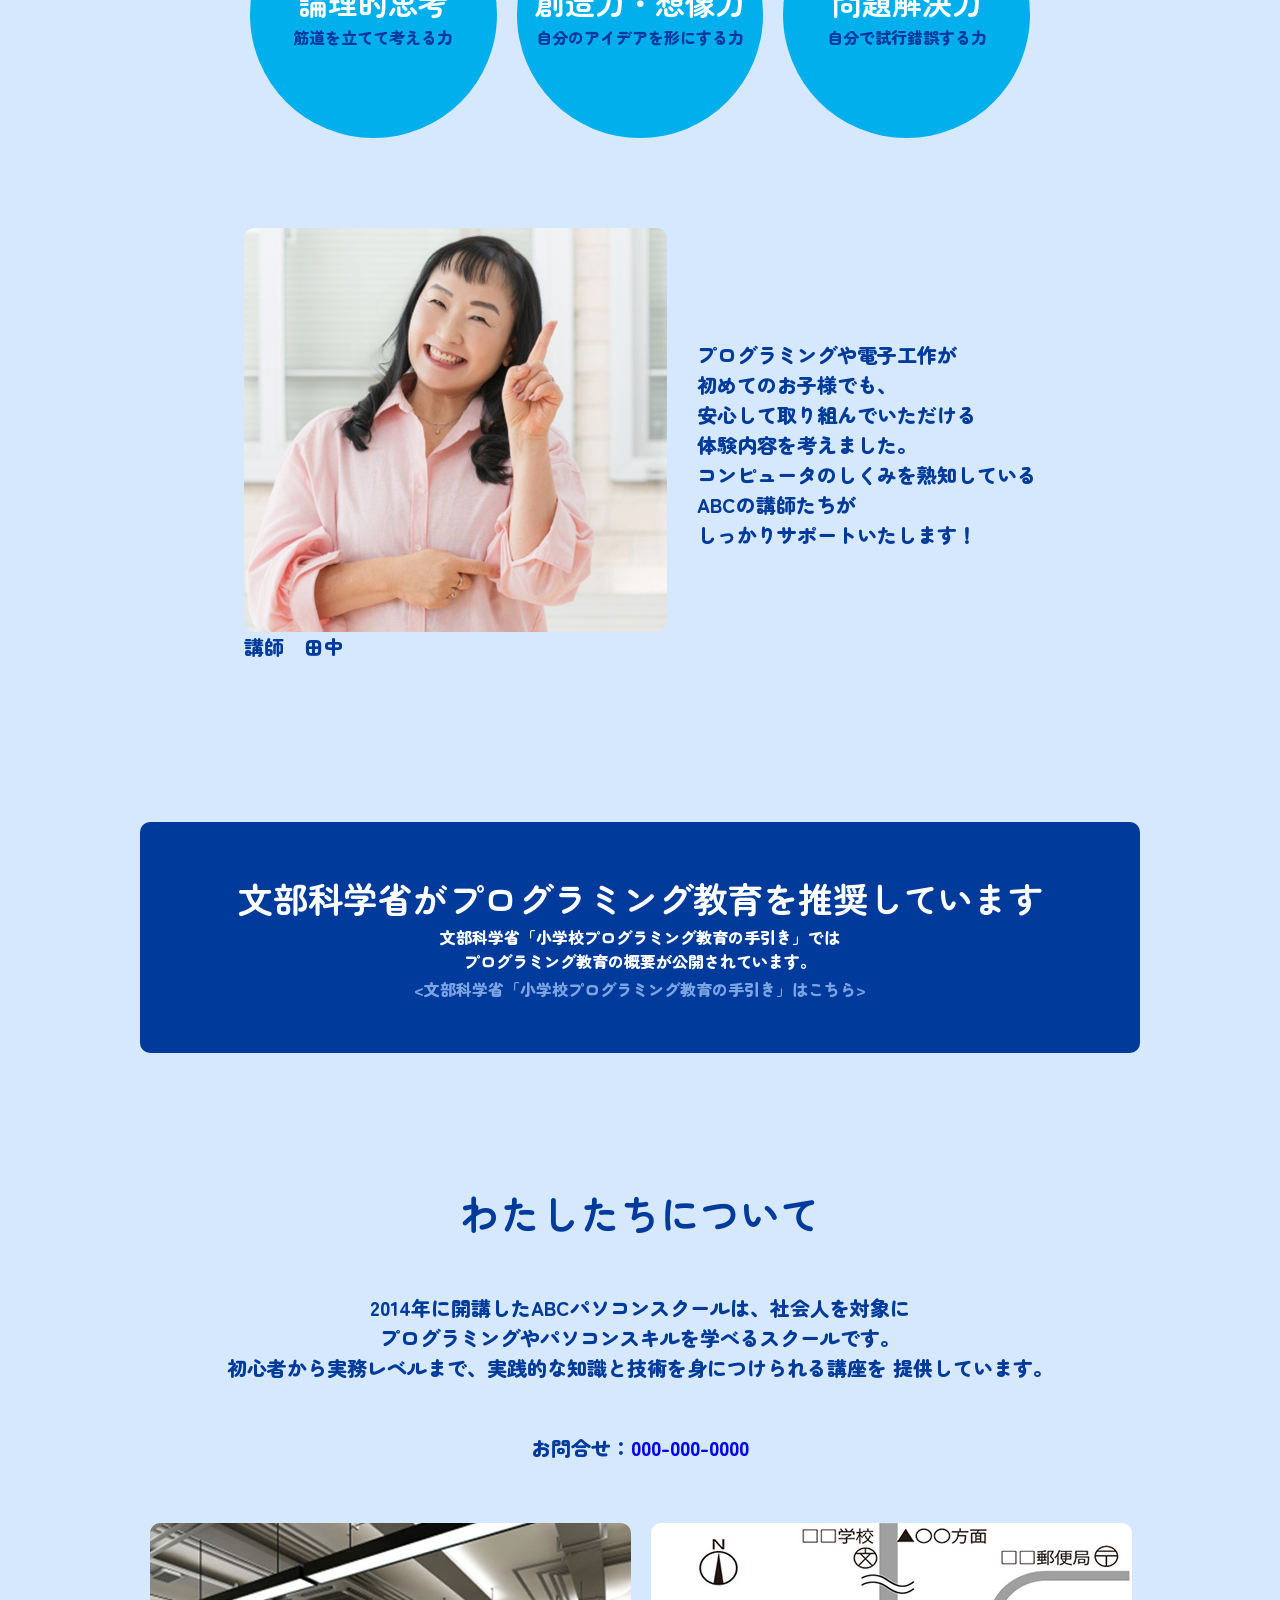
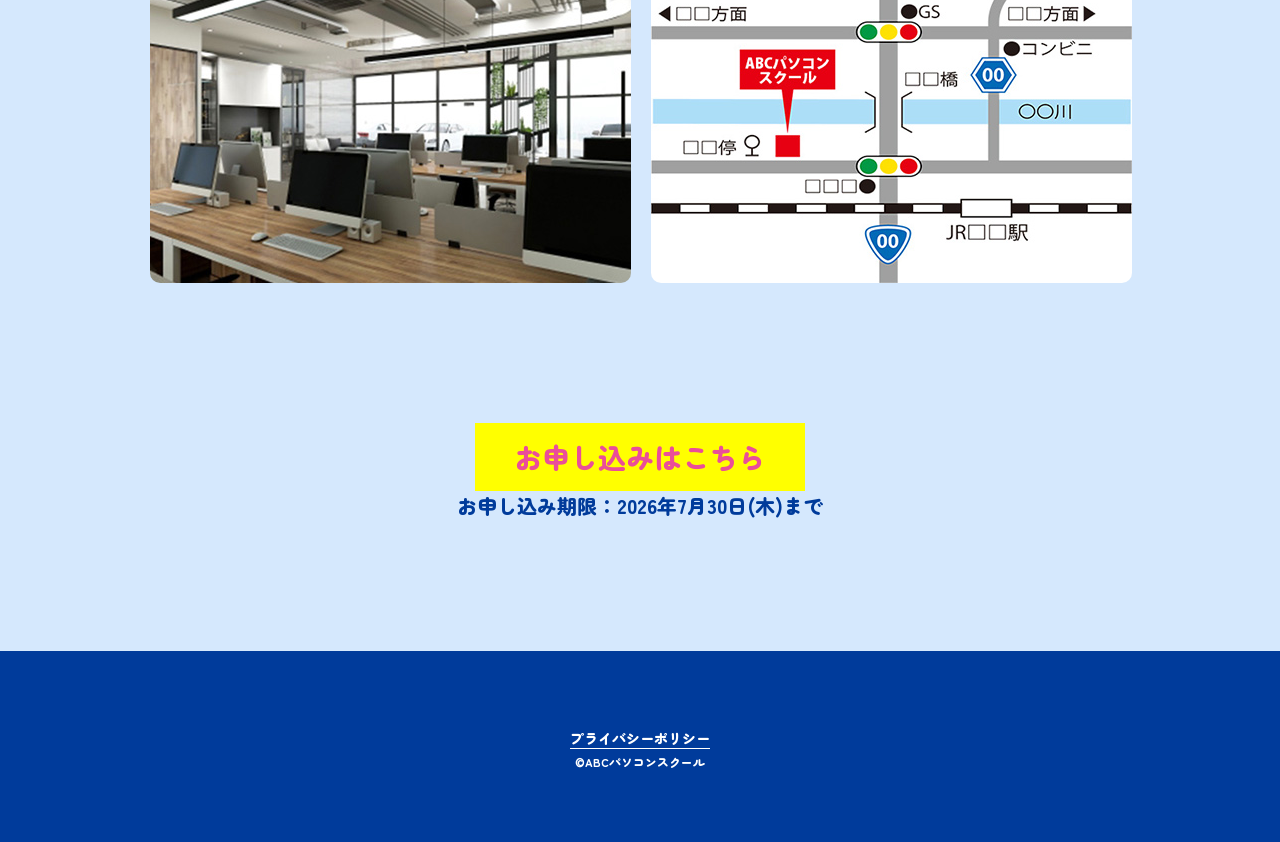
==== commit cb777e2f: "Add files via upload" ====
--- a/index.html
+++ b/index.html
@@ -73,8 +73,7 @@
                         <div class="inner">
                             <p><span class="pink">ABCパソコンスクール</span>のプロ講師が</p>
                             <p>夏休み中の小学生を対象に</p>
-                            <p><span class="yellow"><strong>電子クラフト・プログラミング体験会</strong>を</span></p>
-                            <p>開催します！</p>
+                            <p><span class="yellow"><strong>電子クラフト・ <br>プログラミング体験会</strong></span>を<br>開催します！</p>
                             <p>楽しく学べる特別ワークショップで</p>
                             <p><span class="pink">「つくる楽しさ」を体験しよう！</span></p>
                             <p>まったくの初心者でも大丈夫。</p>
@@ -231,7 +230,9 @@
                                     プログラミングや電子工作が<br>
                                     初めてのお子様でも、<br>
                                     安心して取り組んでいただける<br>
-                                    体験内容を考えました。<br>
+                                    体験内容を考えました。
+                                </p>
+                                <p>
                                     コンピュータのしくみを熟知している<br>
                                     ABCの講師たちが<br>
                                     しっかりサポートいたします！
@@ -258,7 +259,7 @@
                     <p>
                         2014年に開講したABCパソコンスクールは、社会人を対象に<br>
                         プログラミングやパソコンスキルを学べるスクールです。<br>
-                        初心者から実務レベルまで、実践的な知識と技術を身につけられる講座を<br>
+                        初心者から実務レベルまで、実践的な知識と技術を身につけられる講座を
                         提供しています。
                     </p>
                     <p>お問合せ：<a href="tel">000-000-0000</a></p>
--- a/style.css
+++ b/style.css
@@ -281,6 +281,10 @@
     color: #fff;
 }
 
+#sub-text .inner br {
+    display: none;
+}
+
 #sub-text .inner p .yellow {
     font-size: 25px;
 }
@@ -500,6 +504,7 @@
     padding: 10px;
     margin: 0 auto 50px auto;
     width: 50%;
+    white-space: nowrap;
     text-align: center;
     font-size: 35px;
     background-color: #ea4e99;
@@ -560,7 +565,8 @@
 }
 
 #link .inner {
-    margin: 0 auto;
+    width: 90%;
+    margin: auto;
     padding: 50px 0;
     border-radius: 10px;
     text-align: center;
@@ -783,6 +789,18 @@
 }
 
 /* タブレットCSS */
+@media screen and (max-width:1039px) {
+    #about {
+        padding: 0 30px;
+    }
+
+    #about-image {
+        width: 100%;
+        display: flex;
+        flex-direction: column;
+    }
+}
+
 @media screen and (max-width:959px) {
 
     /* hamburger-menu表示 */
@@ -857,11 +875,13 @@
     }
 
     #programming-guide h2 {
-        width: 70%;
+        width: 80%;
     }
 
     #programming-text2 {
-        padding: 50px 30px 0 30px;
+        width: 90%;
+        margin: 0 auto;
+        padding: 50px 40px 0 40px;
     }
 
     #programming-text2 br {
@@ -898,14 +918,17 @@
         padding: 0 30px;
     }
 
-    #about-image {
-        width: 100%;
+    #entry a {
+        width: 50%;
+    }
+}
+
+@media screen and (max-width:659px) {
+    #guide-flex {
         display: flex;
         flex-direction: column;
-    }
-
-    #entry a {
-        width: 50%;
+        justify-content: center;
+        align-items: center;
     }
 }
 
@@ -937,11 +960,15 @@
     }
 
     #sub-text .inner p .yellow {
-        font-size: 20px;
+        font-size: 22px;
     }
 
     #sub-text .inner {
         padding: 130px 20px 0 20px;
+    }
+
+    #sub-text .inner br {
+        display: inline;
     }
 
     #course h2 {
@@ -995,14 +1022,8 @@
     }
 
     #programming-guide h2 {
+        width: 90%;
         font-size: 20px;
-    }
-
-    #guide-flex {
-        display: flex;
-        flex-direction: column;
-        justify-content: center;
-        align-items: center;
     }
 
     #guide-flex h3 {
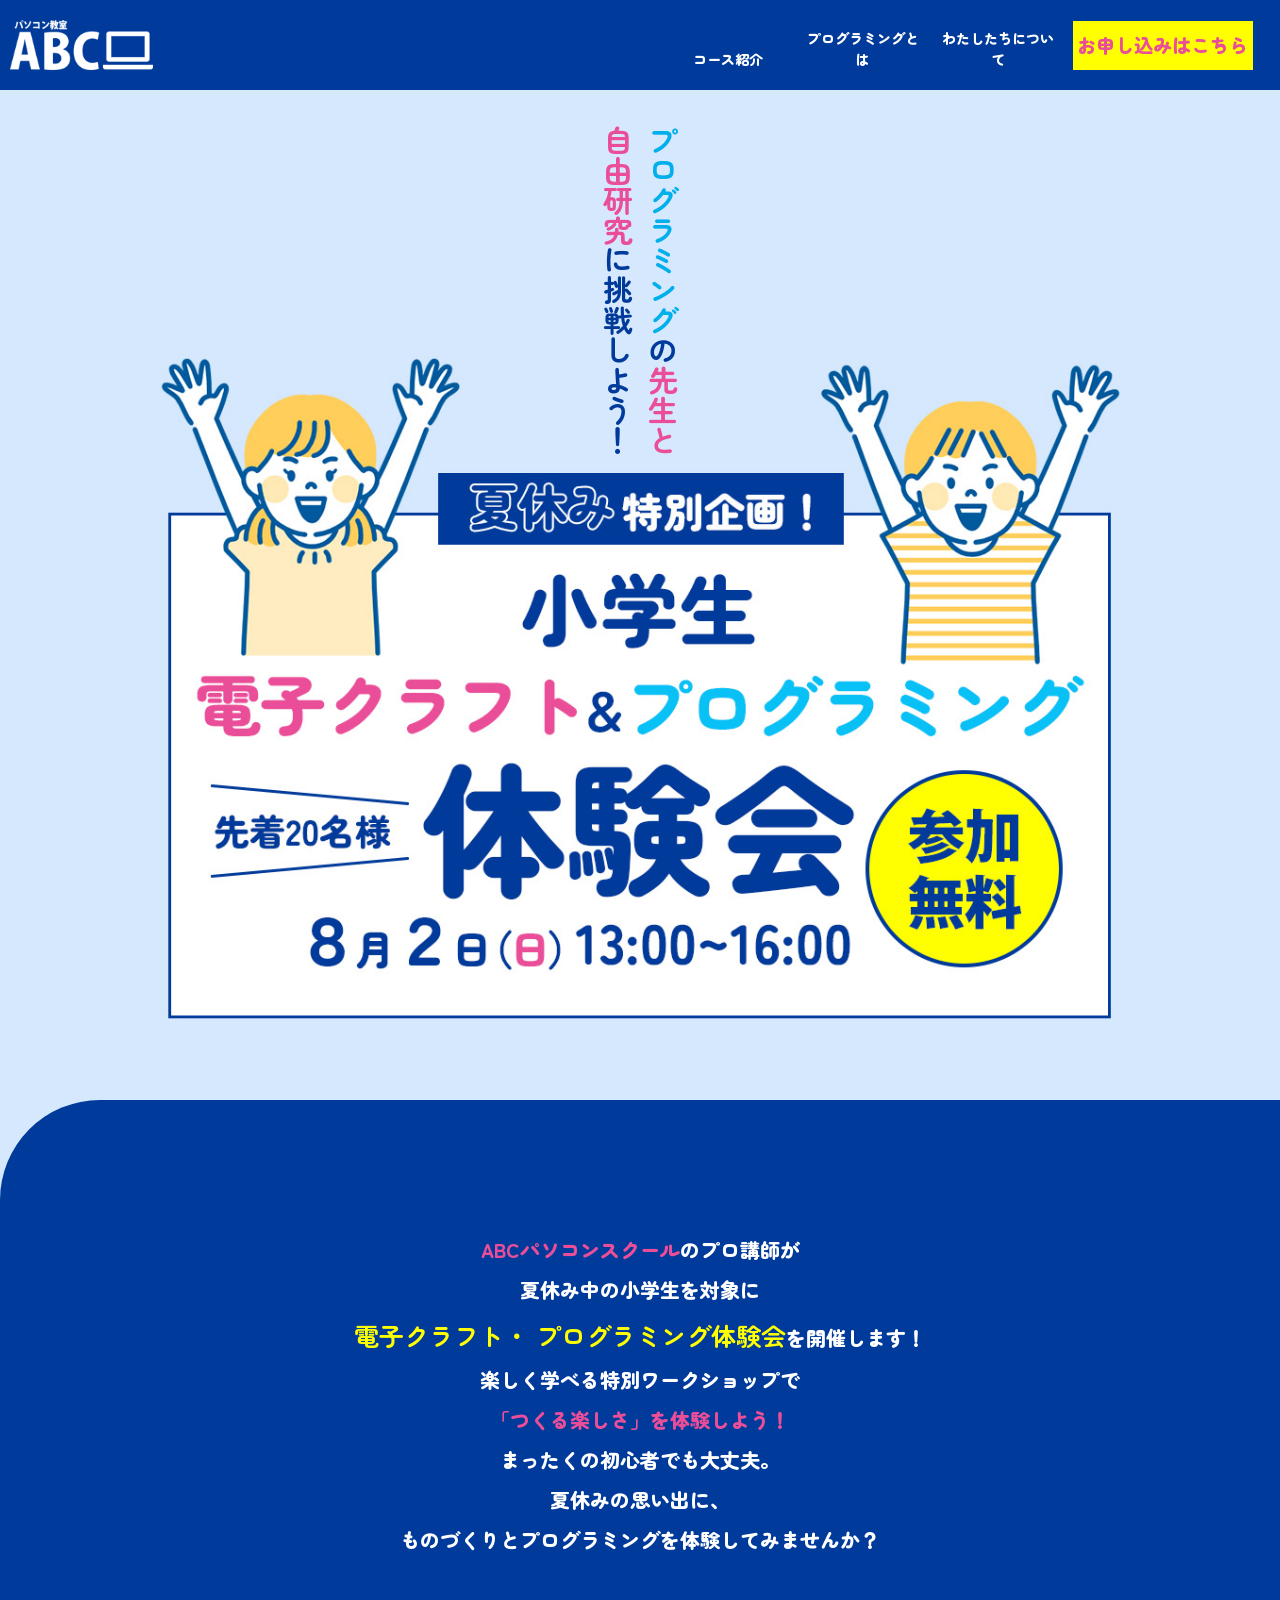
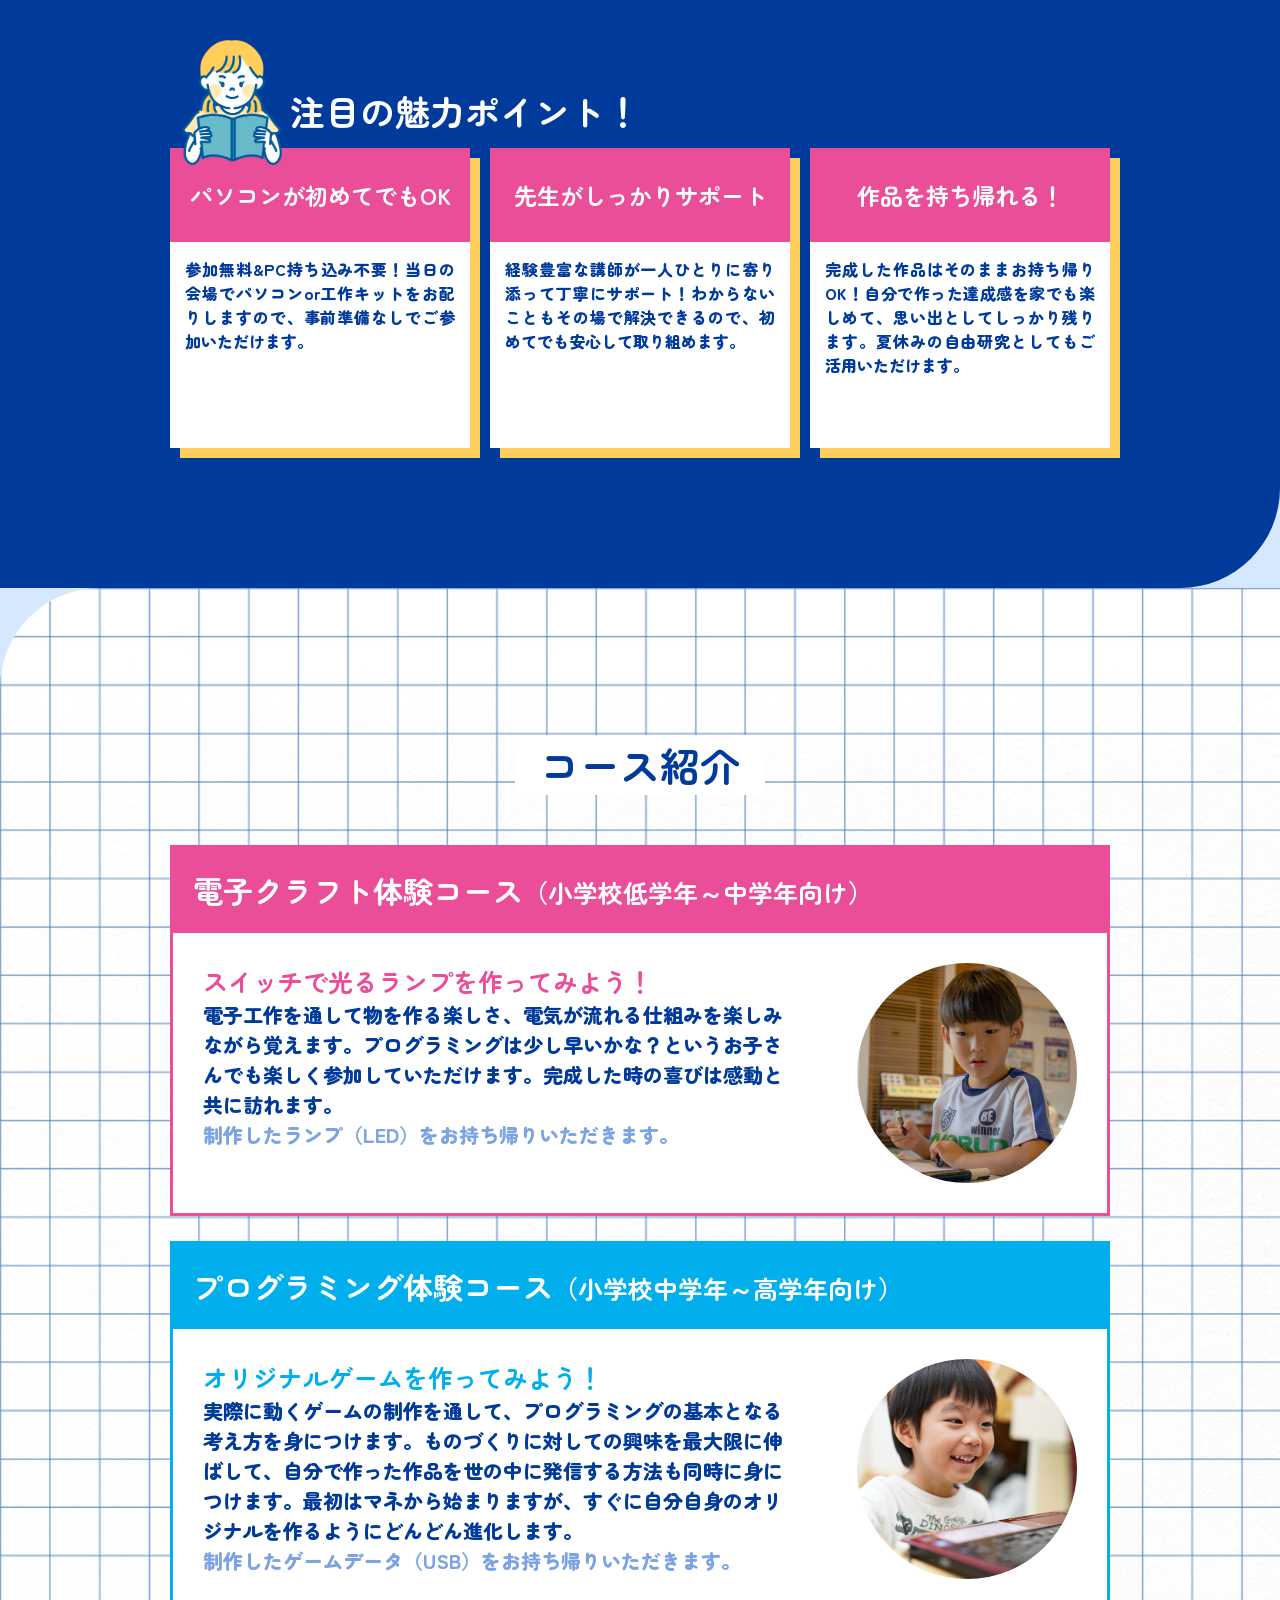
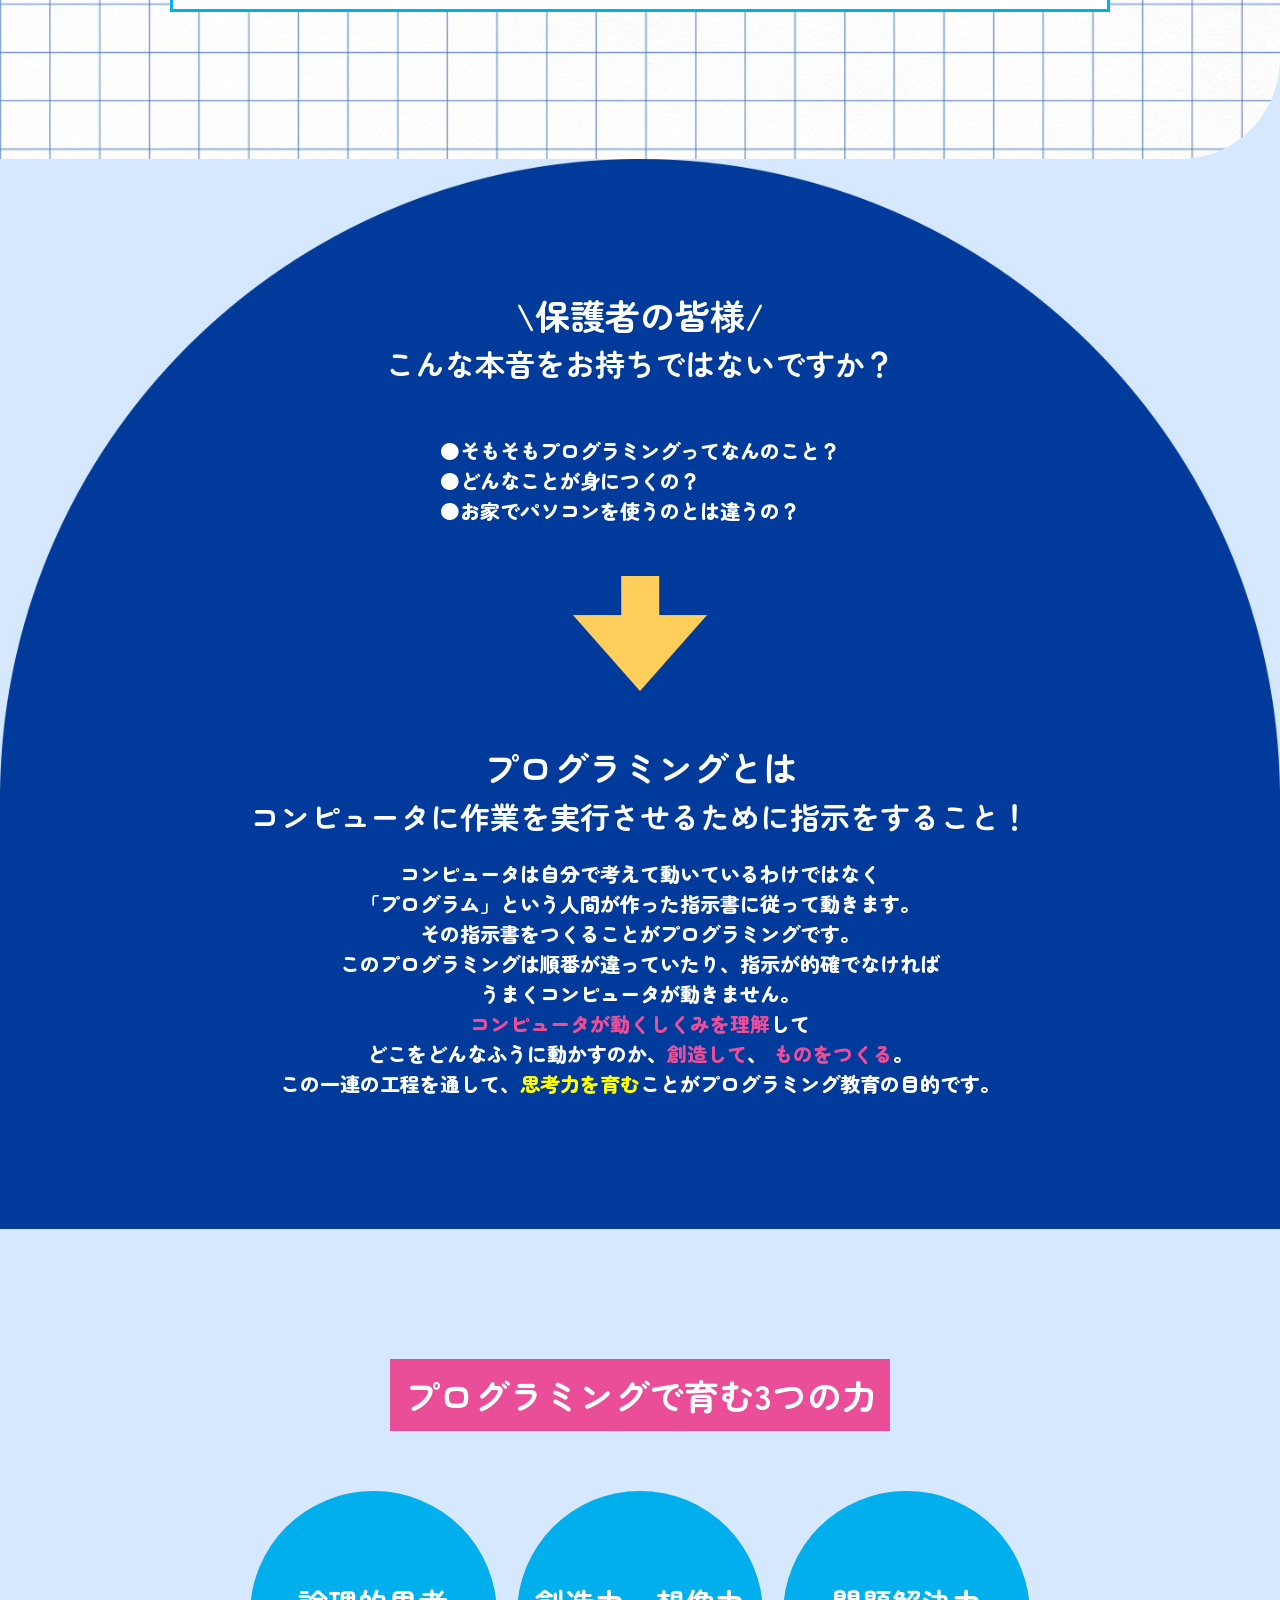
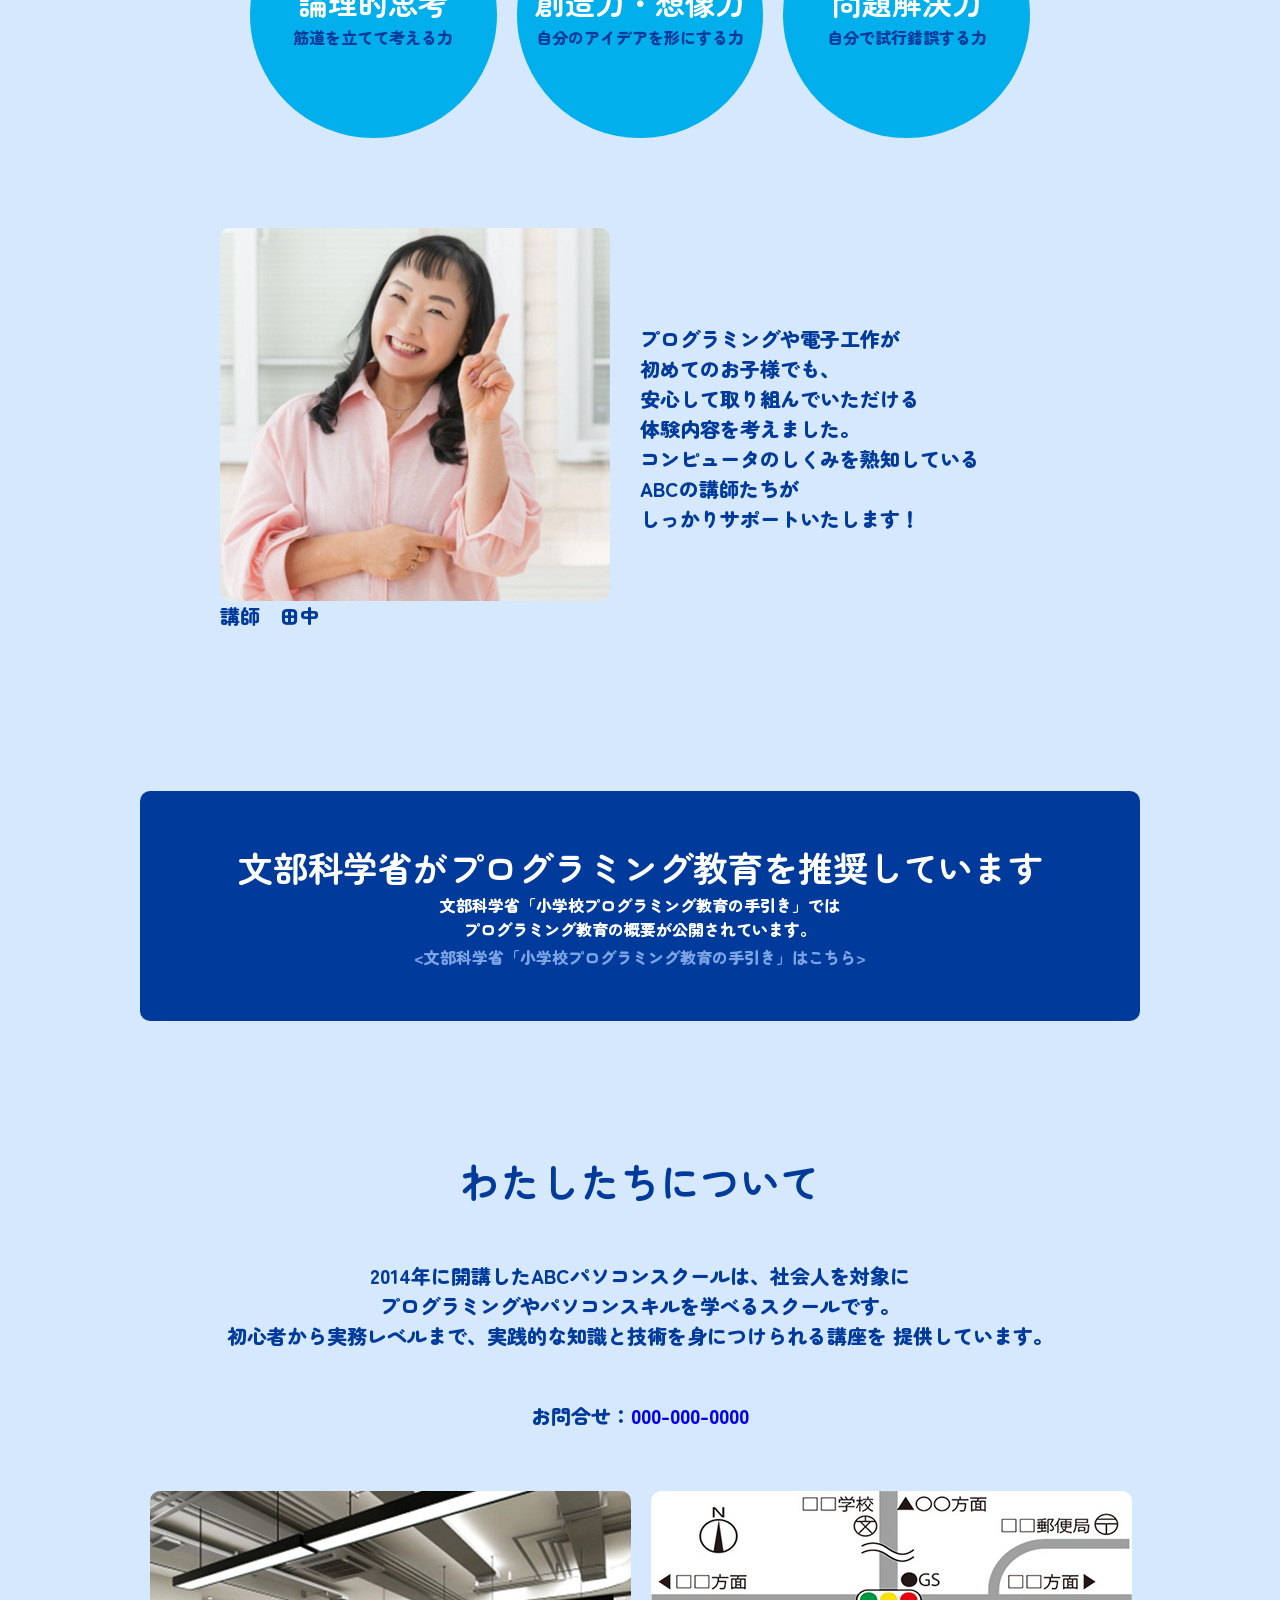
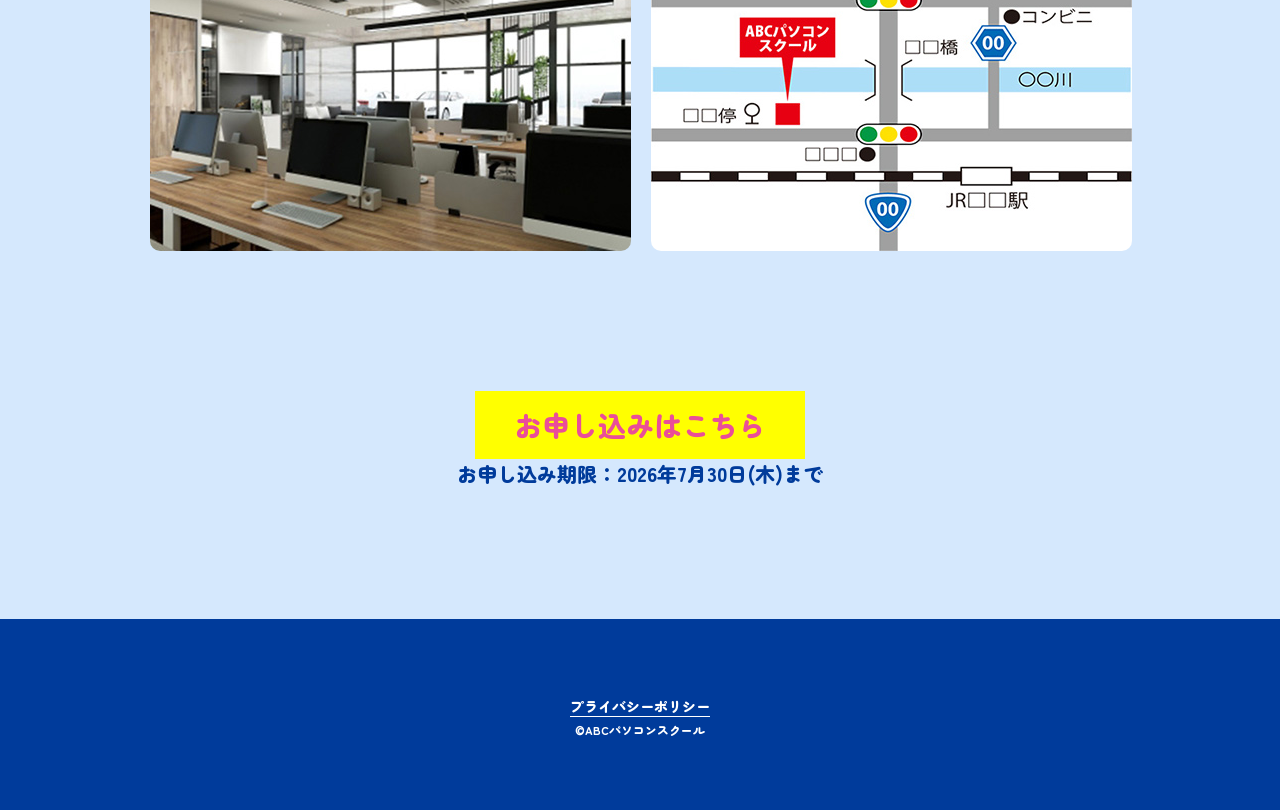
==== commit 2f876fc4: "Add files via upload" ====
--- a/index.html
+++ b/index.html
@@ -177,7 +177,7 @@
                         </div>
                         <div id="programming-text2">
                             <h2>プログラミングとは</h2>
-                            <h3 class="big-text">コンピュータに作業を実行させるために指示をすること！</h3>
+                            <h3 class="big-text">コンピュータに作業を実行させるために<br>指示をすること！</h3>
                             <p>
                                 コンピュータは自分で考えて動いているわけではなく<br>
                                 「プログラム」という人間が作った指示書に従って動きます。
--- a/style.css
+++ b/style.css
@@ -17,12 +17,12 @@
 }
 
 body {
-    line-height: 1.5;
     background-color: #d5e8fd;
     font-size: 20px;
     font-family: "Zen Maru Gothic", sans-serif;
     font-weight: 900;
     font-style: normal;
+    line-height: 1.5;
 }
 
 ul,
@@ -149,13 +149,13 @@
 .menu-icon span,
 .menu-icon span:before,
 .menu-icon span:after {
-    content: '';
+    position: absolute;
     display: block;
     height: 3px;
     width: 25px;
     border-radius: 3px;
     background-color: #003b9b;
-    position: absolute;
+    content: '';
 }
 
 .menu-icon span:before {
@@ -201,7 +201,6 @@
 
 #menu-content ul li {
     border-bottom: solid 1px #003b9b;
-    list-style: none;
 }
 
 #menu-content ul li a {
@@ -334,34 +333,15 @@
     color: #fff;
 }
 
-.point-detail1 {
+.point-detail1,
+.point-detail2,
+.point-detail3 {
     width: 100%;
     height: 60%;
-    background-image: url(image/illust/asagao.png);
+    background-color: #fff;
     background-size: 60px;
     background-position: right 10px bottom;
     background-repeat: no-repeat;
-    background-color: #fff;
-}
-
-.point-detail2 {
-    width: 100%;
-    height: 60%;
-    background-image: url(image/illust/uchiwa.png);
-    background-size: 60px;
-    background-position: right 10px bottom;
-    background-repeat: no-repeat;
-    background-color: #fff;
-}
-
-.point-detail3 {
-    width: 100%;
-    height: 60%;
-    background-image: url(image/illust/ukiwa.png);
-    background-size: 60px;
-    background-position: right 10px bottom;
-    background-repeat: no-repeat;
-    background-color: #fff;
 }
 
 .point-detail1 p,
@@ -496,6 +476,10 @@
     padding: 0 0 20px 0;
 }
 
+#programming-text2 h3 br {
+    display: none;
+}
+
 #programming-guide .inner {
     padding: 130px 0 50px 0;
 }
@@ -524,7 +508,6 @@
     justify-content: center;
     align-items: center;
     width: 33%;
-    height: 33%;
     aspect-ratio: 1;
     margin: 10px;
     text-align: center;
@@ -538,12 +521,15 @@
 }
 
 #programming-teacher-flex {
+    width: 90%;
+    margin: 0 auto;
     display: flex;
     justify-content: center;
     align-items: center;
 }
 
 #programming-teacher figure {
+    width: 50%;
     padding: 30px;
 }
 
@@ -556,6 +542,7 @@
 }
 
 #programming-teacher #teacher-text {
+    width: 50%;
     padding: 30px 30px 30px 0;
 }
 
@@ -808,10 +795,6 @@
         display: block;
     }
 
-    #under-entry-button {
-        display: block;
-    }
-
     nav {
         display: none;
     }
@@ -878,12 +861,24 @@
         width: 80%;
     }
 
+    #programming h3 {
+        font-size: 22px;
+    }
+
     #programming-text2 {
         width: 90%;
         margin: 0 auto;
         padding: 50px 40px 0 40px;
     }
 
+    #programming-text2 p {
+        text-align: justify;
+    }
+
+    #programming-text2 h3 br {
+        display: inline;
+    }
+
     #programming-text2 br {
         display: none;
     }
@@ -918,8 +913,32 @@
         padding: 0 30px;
     }
 
+    #about .inner p {
+        width: 90%;
+        margin: 30px auto;
+        text-align: justify;
+    }
+
+    #about .inner p br {
+        display: none;
+    }
+
     #entry a {
         width: 50%;
+    }
+}
+
+@media screen and (max-width:785px) {
+    #course-craft h3 .small-font {
+        display: block;
+    }
+
+    #course-programming h3 .small-font {
+        display: block;
+    }
+
+    #programming-teacher #teacher-text p br {
+        display: none;
     }
 }
 
@@ -992,6 +1011,14 @@
         margin: auto;
     }
 
+    #course-craft h3 .small-font {
+        font-size: 20px;
+    }
+
+    #course-programming h3 .small-font {
+        font-size: 20px;
+    }
+
     #programming h2 {
         font-size: 25px;
     }
@@ -1017,6 +1044,11 @@
         font-size: 25px;
     }
 
+    #programming-text2 h3,
+    #programming-text2 .big-text {
+        font-size: 22px;
+    }
+
     #programming-guide ul li:nth-last-of-type(2) {
         padding-top: 8%;
     }
@@ -1027,7 +1059,7 @@
     }
 
     #guide-flex h3 {
-        font-size: 16px;
+        font-size: 22px;
     }
 
     #guide-flex p {
@@ -1040,6 +1072,11 @@
         justify-content: center;
     }
 
+    #programming-teacher #teacher-text p {
+        margin: 0 auto;
+        text-align: left;
+    }
+
     #programming-teacher figure {
         width: 80%;
     }
@@ -1050,6 +1087,14 @@
         text-align: center;
     }
 
+    #link p {
+        text-align: left;
+    }
+
+    #link p br {
+        display: none;
+    }
+
     #entry a {
         font-size: 20px;
     }
